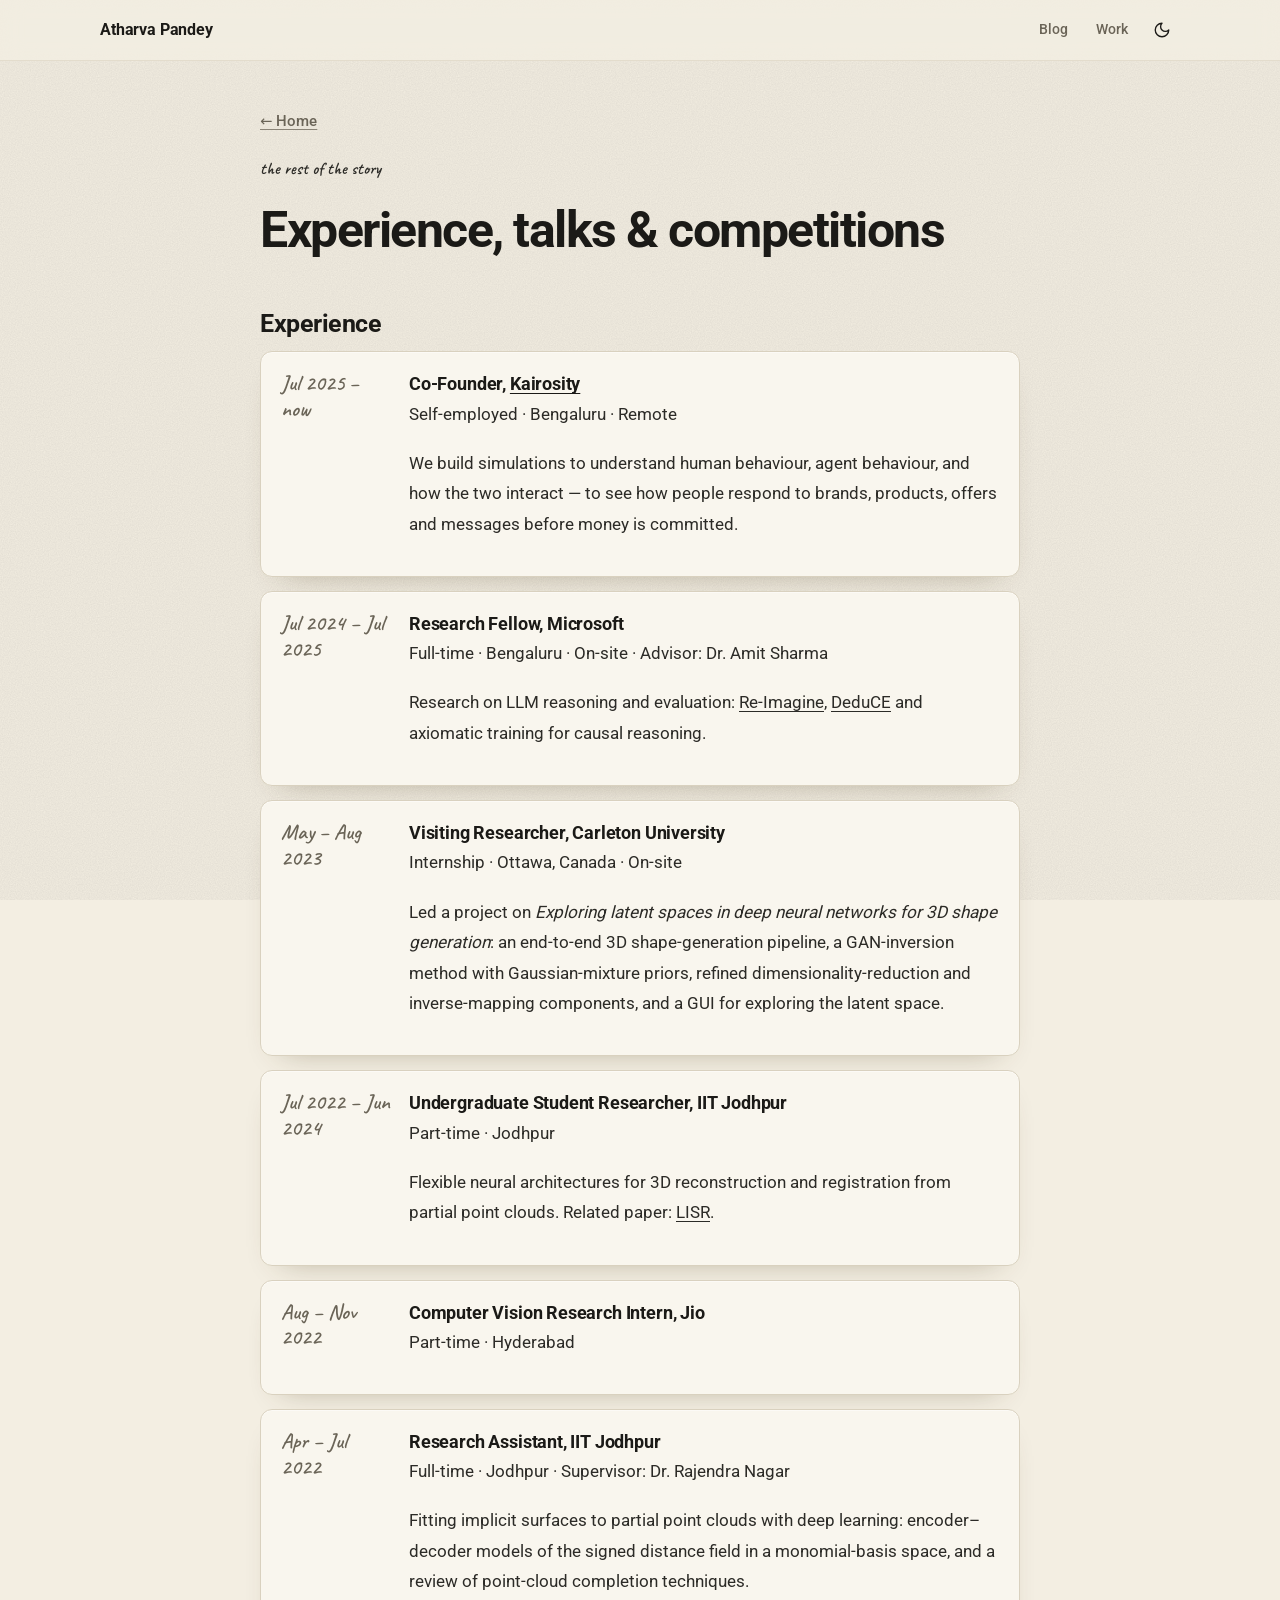
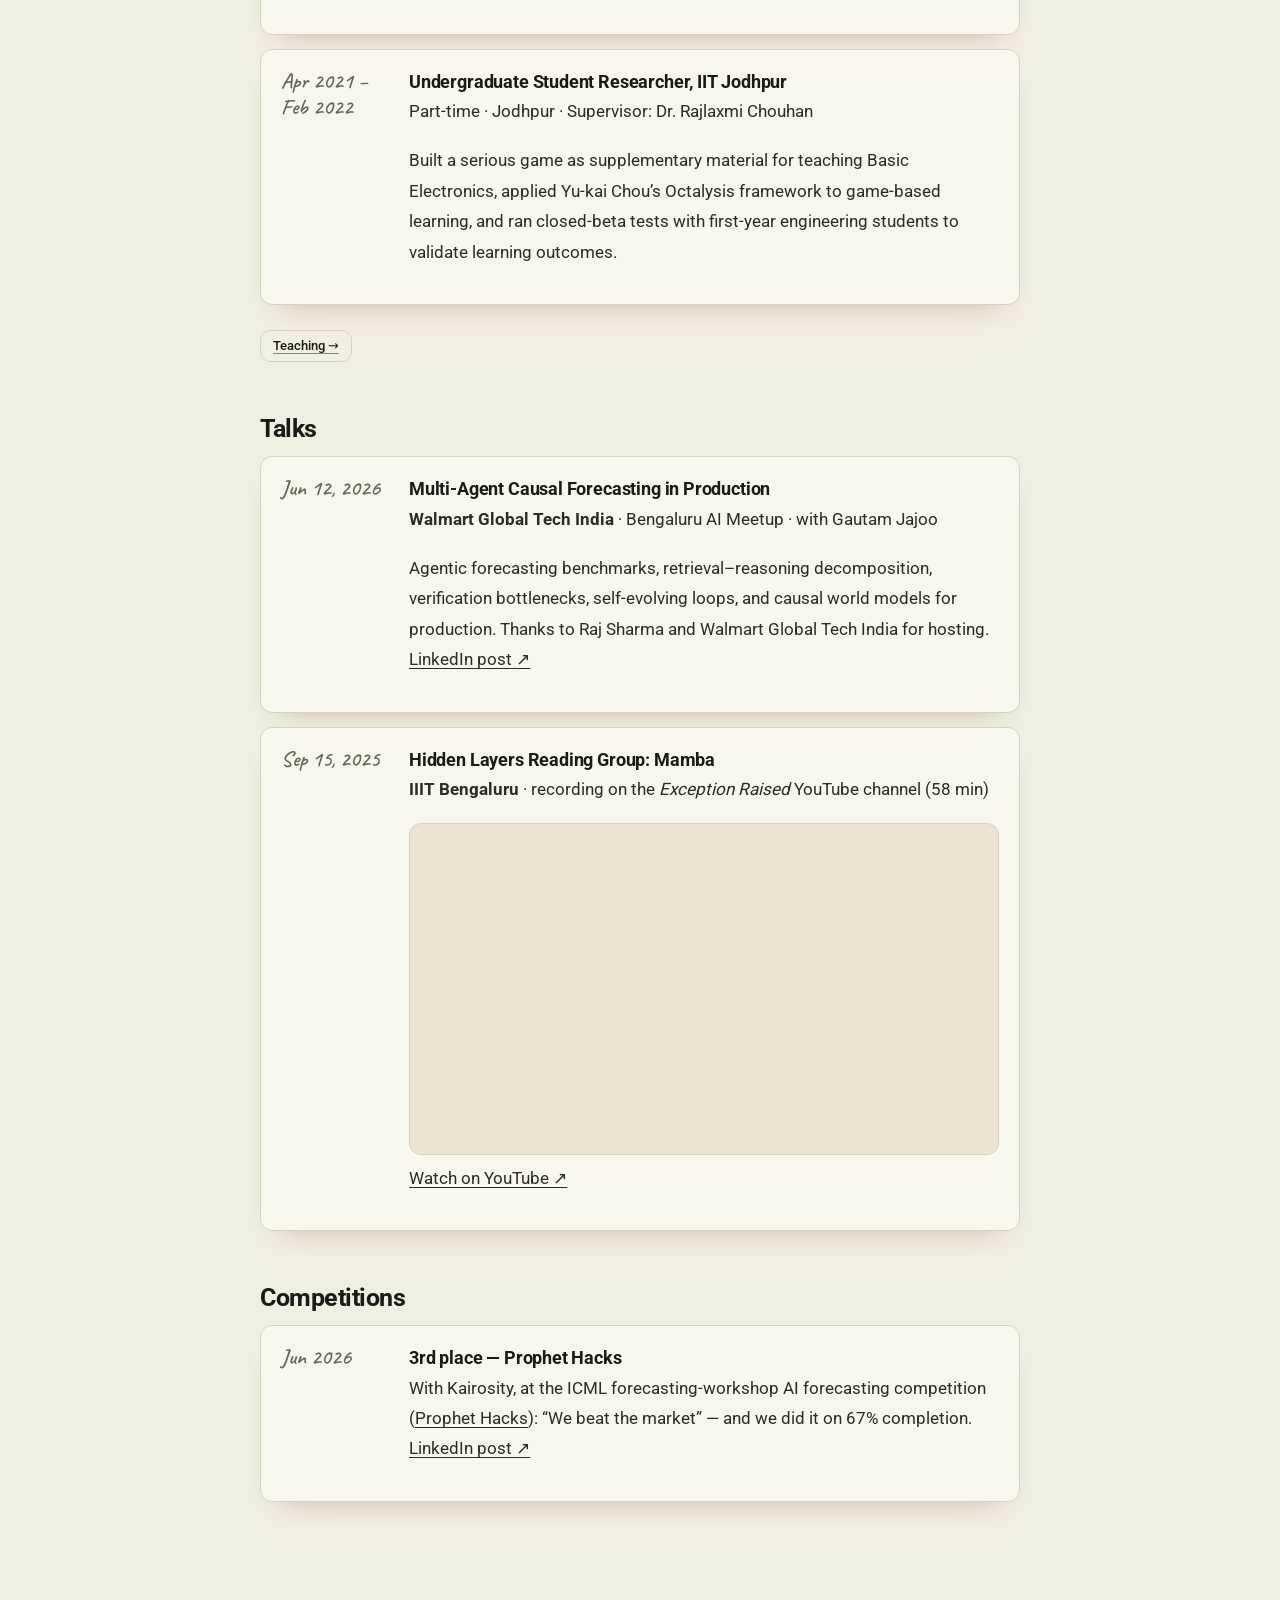
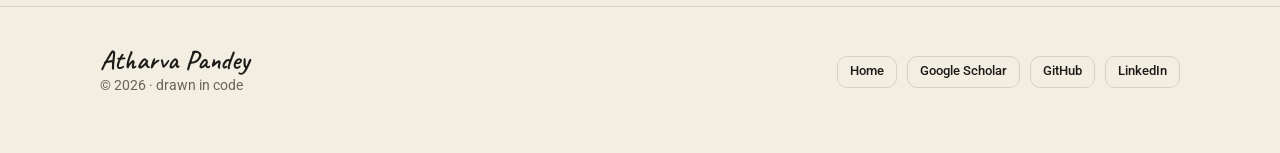
==== experience.html @ b0a43c65 "Add full experience, teaching page, and education details Co-Authored-By: Claude <noreply@anthropic." ====
<!doctype html>
<html lang="en">
<head>
  <meta charset="utf-8">
  <meta name="viewport" content="width=device-width, initial-scale=1">
  <title>Experience, talks &amp; competitions — Atharva Pandey</title>
  <meta name="description" content="Atharva Pandey — experience, talks and competitions.">
  <meta name="theme-color" content="#f3eee2">
  <link rel="icon" href="data:image/svg+xml,%3Csvg xmlns='http://www.w3.org/2000/svg' viewBox='0 0 64 64'%3E%3Crect width='64' height='64' rx='14' fill='%231b1a17'/%3E%3Cpath d='M17 47 L32 15 L47 47 M23 37 H41' stroke='%23f3eee2' stroke-width='5' fill='none' stroke-linecap='round' stroke-linejoin='round'/%3E%3C/svg%3E">
  <script>try{var t=localStorage.getItem('theme');if(t==='dark'||t==='light')document.documentElement.setAttribute('data-theme',t);}catch(e){}</script>
  <link rel="preload" href="assets/fonts/roboto.woff2" as="font" type="font/woff2" crossorigin>
  <link rel="preload" href="assets/fonts/caveat.woff2" as="font" type="font/woff2" crossorigin>
  <link rel="stylesheet" href="css/style.css">
  <link rel="stylesheet" href="css/blog.css">
</head>
<body>
  <header class="nav">
    <div class="container">
      <a class="brand" href="index.html">Atharva Pandey</a>
      <nav class="nav-links" aria-label="Primary">
        <a href="index.html#blog">Blog</a>
        <a href="index.html#work">Work</a>
        <button class="btn btn-icon theme-toggle" type="button" aria-label="Toggle light / dark">
          <svg class="moon" viewBox="0 0 24 24" aria-hidden="true"><path d="M12 3a6 6 0 0 0 9 9 9 9 0 1 1-9-9Z"/></svg>
          <svg class="sun" viewBox="0 0 24 24" aria-hidden="true"><circle cx="12" cy="12" r="4"/><path d="M12 2v2M12 20v2M4.93 4.93l1.41 1.41M17.66 17.66l1.41 1.41M2 12h2M20 12h2M6.34 17.66l-1.41 1.41M19.07 4.93l-1.41 1.41"/></svg>
        </button>
      </nav>
    </div>
  </header>

  <main class="post">
    <p class="crumb"><a href="index.html">← Home</a></p>
    <p class="kicker">the rest of the story</p>
    <h1>Experience, talks &amp; competitions</h1>

    <h2>Experience</h2>
    <div class="edu">
      <div class="edu-item"><span class="when">Jul 2025 – now</span><div><h3>Co-Founder, <a href="https://kairosity.ai" target="_blank" rel="noopener" style="text-decoration:underline;text-underline-offset:3px">Kairosity</a></h3><p>Self-employed &middot; Bengaluru &middot; Remote</p><p style="margin-top:8px">We build simulations to understand human behaviour, agent behaviour, and how the two interact &mdash; to see how people respond to brands, products, offers and messages before money is committed.</p></div></div>
      <div class="edu-item"><span class="when">Jul 2024 – Jul 2025</span><div><h3>Research Fellow, Microsoft</h3><p>Full-time &middot; Bengaluru &middot; On-site &middot; Advisor: Dr. Amit Sharma</p><p style="margin-top:8px">Research on LLM reasoning and evaluation: <a href="index.html#work" style="text-decoration:underline">Re-Imagine</a>, <a href="blog/deduce.html" style="text-decoration:underline">DeduCE</a> and axiomatic training for causal reasoning.</p></div></div>
      <div class="edu-item"><span class="when">May – Aug 2023</span><div><h3>Visiting Researcher, Carleton University</h3><p>Internship &middot; Ottawa, Canada &middot; On-site</p><p style="margin-top:8px">Led a project on <em>Exploring latent spaces in deep neural networks for 3D shape generation</em>: an end-to-end 3D shape-generation pipeline, a GAN-inversion method with Gaussian-mixture priors, refined dimensionality-reduction and inverse-mapping components, and a GUI for exploring the latent space.</p></div></div>
      <div class="edu-item"><span class="when">Jul 2022 – Jun 2024</span><div><h3>Undergraduate Student Researcher, IIT Jodhpur</h3><p>Part-time &middot; Jodhpur</p><p style="margin-top:8px">Flexible neural architectures for 3D reconstruction and registration from partial point clouds. Related paper: <a href="blog/lisr.html" style="text-decoration:underline">LISR</a>.</p></div></div>
      <div class="edu-item"><span class="when">Aug – Nov 2022</span><div><h3>Computer Vision Research Intern, Jio</h3><p>Part-time &middot; Hyderabad</p></div></div>
      <div class="edu-item"><span class="when">Apr – Jul 2022</span><div><h3>Research Assistant, IIT Jodhpur</h3><p>Full-time &middot; Jodhpur &middot; Supervisor: Dr. Rajendra Nagar</p><p style="margin-top:8px">Fitting implicit surfaces to partial point clouds with deep learning: encoder&ndash;decoder models of the signed distance field in a monomial-basis space, and a review of point-cloud completion techniques.</p></div></div>
      <div class="edu-item"><span class="when">Apr 2021 – Feb 2022</span><div><h3>Undergraduate Student Researcher, IIT Jodhpur</h3><p>Part-time &middot; Jodhpur &middot; Supervisor: Dr. Rajlaxmi Chouhan</p><p style="margin-top:8px">Built a serious game as supplementary material for teaching Basic Electronics, applied Yu-kai Chou&rsquo;s Octalysis framework to game-based learning, and ran closed-beta tests with first-year engineering students to validate learning outcomes.</p></div></div>
    </div>
    <p class="post-end" style="margin-top:1.4em;border:0;padding:0"><a class="btn btn-sm" href="teaching.html">Teaching →</a></p>

    <h2 id="talks">Talks</h2>
    <div class="edu">
      <div class="edu-item"><span class="when">Jun 12, 2026</span><div><h3>Multi-Agent Causal Forecasting in Production</h3><p><b>Walmart Global Tech India</b> &middot; Bengaluru AI Meetup &middot; with Gautam Jajoo</p><p style="margin-top:8px">Agentic forecasting benchmarks, retrieval&ndash;reasoning decomposition, verification bottlenecks, self-evolving loops, and causal world models for production. Thanks to Raj Sharma and Walmart Global Tech India for hosting. <a href="https://www.linkedin.com/posts/atpan_today-at-walmart-global-tech-india-gautam-activity-7471234924553859074-sEK7" target="_blank" rel="noopener" style="text-decoration:underline">LinkedIn post ↗</a></p></div></div>
      <div class="edu-item"><span class="when">Sep 15, 2025</span><div><h3>Hidden Layers Reading Group: Mamba</h3><p><b>IIIT Bengaluru</b> &middot; recording on the <em>Exception Raised</em> YouTube channel (58 min)</p>
        <div class="video"><iframe src="https://www.youtube-nocookie.com/embed/mVEwQ8dGNjk" title="Hidden Layers Reading Group: Mamba" loading="lazy" allow="accelerometer; clipboard-write; encrypted-media; gyroscope; picture-in-picture" referrerpolicy="strict-origin-when-cross-origin" allowfullscreen></iframe></div>
        <p style="margin-top:8px"><a href="https://www.youtube.com/watch?v=mVEwQ8dGNjk" target="_blank" rel="noopener" style="text-decoration:underline">Watch on YouTube ↗</a></p></div></div>
    </div>

    <h2>Competitions</h2>
    <div class="edu">
      <div class="edu-item"><span class="when">Jun 2026</span><div><h3>3rd place &mdash; Prophet Hacks</h3><p>With Kairosity, at the ICML forecasting-workshop AI forecasting competition (<a href="https://www.prophethacks.com/" target="_blank" rel="noopener" style="text-decoration:underline">Prophet Hacks</a>): &ldquo;We beat the market&rdquo; &mdash; and we did it on 67% completion. <a href="https://www.linkedin.com/posts/atpan_we-beat-the-market-at-icmls-prophet-hacks-activity-7468892625148895232-3UeT" target="_blank" rel="noopener" style="text-decoration:underline">LinkedIn post ↗</a></p></div></div>
    </div>
  </main>

  <footer id="contact">
    <div class="container">
      <div><p class="sign">Atharva Pandey</p><p>© <span id="year">2026</span> · drawn in code</p></div>
      <div class="foot-links">
        <a class="btn btn-sm" href="index.html">Home</a>
        <a class="btn btn-sm" href="https://scholar.google.com/citations?user=NfsKI5kAAAAJ&amp;hl=en" target="_blank" rel="noopener">Google Scholar</a>
        <a class="btn btn-sm" href="https://github.com/Atharvap14" target="_blank" rel="noopener">GitHub</a>
        <a class="btn btn-sm" href="https://www.linkedin.com/in/atpan/" target="_blank" rel="noopener">LinkedIn</a>
      </div>
    </div>
  </footer>

  <script src="js/theme.js"></script>
  </body>
</html>
---- css/style.css ----
/* ------------------------------------------------------------------
   Atharva Pandey — portfolio
   Design tokens follow shadcn/ui naming (--background, --card, --border …)
   Palette: beige paper + ink black + graphite grey. No blue, no purple.
------------------------------------------------------------------- */

@font-face {
  font-family: 'Roboto';
  src: url('../assets/fonts/roboto.woff2') format('woff2');
  font-weight: 100 900;
  font-style: normal;
  font-display: swap;
}
@font-face {
  font-family: 'Caveat';
  src: url('../assets/fonts/caveat.woff2') format('woff2');
  font-weight: 400 700;
  font-style: normal;
  font-display: swap;
}

:root {
  color-scheme: light;
  --background: #f3eee2;
  --foreground: #1b1a17;
  --card: #f9f6ee;
  --card-foreground: #1b1a17;
  --muted: #ebe4d4;
  --muted-foreground: #6a6457;
  --border: #d9d1bf;
  --ring: #1b1a17;
  --primary: #1b1a17;
  --primary-foreground: #f6f1e5;
  --radius: 0.75rem;

  /* sketch ink */
  --sk-ink: #1b1a17;
  --sk-gray: #8a8477;
  --sk-faint: #cbc3af;
  --sk-hl: #e6d49f;
  --sk-shade: rgba(27, 26, 23, 0.1);
  --sk-bg: var(--card);

  --grain: 0.07;
  --shadow: 0 1px 0 rgba(255, 255, 255, 0.5) inset, 0 14px 30px -22px rgba(70, 55, 20, 0.45);

  --font-sans: 'Roboto', ui-sans-serif, system-ui, -apple-system, 'Segoe UI', Helvetica, Arial, sans-serif;
  --font-hand: 'Caveat', 'Bradley Hand', 'Segoe Print', 'Comic Sans MS', cursive;
}

:root[data-theme='dark'] {
  color-scheme: dark;
  --background: #121211;
  --foreground: #ece7da;
  --card: #1a1a18;
  --card-foreground: #ece7da;
  --muted: #242320;
  --muted-foreground: #9b9588;
  --border: #302f2b;
  --ring: #ece7da;
  --primary: #ece7da;
  --primary-foreground: #151513;

  --sk-ink: #ece7da;
  --sk-gray: #8f897b;
  --sk-faint: #4a473f;
  --sk-hl: #6b5d34;
  --sk-shade: rgba(236, 231, 218, 0.09);

  --grain: 0.03;
  --shadow: 0 14px 30px -22px rgba(0, 0, 0, 0.8);
}

* { box-sizing: border-box; }
html { scroll-behavior: smooth; scroll-padding-top: 76px; -webkit-text-size-adjust: 100%; }

body {
  margin: 0;
  background: var(--background);
  color: var(--foreground);
  font-family: var(--font-sans);
  font-size: 16px;
  line-height: 1.6;
  -webkit-font-smoothing: antialiased;
  text-rendering: optimizeLegibility;
}

/* paper grain */
body::before {
  content: '';
  position: fixed;
  inset: 0;
  z-index: -1;
  pointer-events: none;
  opacity: var(--grain);
  background-image: url("data:image/svg+xml;utf8,<svg xmlns='http://www.w3.org/2000/svg' width='180' height='180'><filter id='n'><feTurbulence type='fractalNoise' baseFrequency='.85' numOctaves='2' stitchTiles='stitch'/><feColorMatrix values='0 0 0 0 0  0 0 0 0 0  0 0 0 0 0  0 0 0 1 0'/></filter><rect width='100%' height='100%' filter='url(%23n)'/></svg>");
}

a { color: inherit; }
img { max-width: 100%; display: block; }
h1, h2, h3, p { margin: 0; }

:focus-visible { outline: 2px solid var(--ring); outline-offset: 3px; border-radius: 6px; }

.container { width: min(1080px, 100% - 40px); margin-inline: auto; }
.skip { position: absolute; left: -999px; top: 8px; background: var(--primary); color: var(--primary-foreground); padding: 8px 14px; border-radius: 8px; z-index: 50; }
.skip:focus { left: 12px; }
.hand { font-family: var(--font-hand); font-weight: 600; }

/* ---------- nav ---------- */
.nav {
  position: sticky; top: 0; z-index: 20;
  background: color-mix(in srgb, var(--background) 82%, transparent);
  -webkit-backdrop-filter: blur(10px); backdrop-filter: blur(10px);
  border-bottom: 1px solid color-mix(in srgb, var(--border) 60%, transparent);
}
.nav .container { display: flex; align-items: center; justify-content: space-between; height: 60px; }
.brand { font-weight: 700; letter-spacing: -0.01em; text-decoration: none; font-size: 1rem; }
.nav-links { display: flex; align-items: center; gap: 4px; }
.nav-links a {
  text-decoration: none; font-size: 0.9rem; font-weight: 500; color: var(--muted-foreground);
  padding: 6px 12px; border-radius: 8px; transition: background 0.15s, color 0.15s;
}
.nav-links a:hover { color: var(--foreground); background: var(--muted); }

/* ---------- buttons (shadcn-style) ---------- */
.btn {
  display: inline-flex; align-items: center; justify-content: center; gap: 8px;
  height: 40px; padding: 0 16px; border-radius: calc(var(--radius) - 2px);
  border: 1px solid var(--border); background: transparent; color: var(--foreground);
  font: 500 0.9rem/1 var(--font-sans); text-decoration: none; cursor: pointer;
  transition: background 0.15s, border-color 0.15s, transform 0.15s;
}
.btn:hover { background: var(--muted); border-color: color-mix(in srgb, var(--foreground) 35%, var(--border)); }
.btn:active { transform: translateY(1px); }
.btn svg { width: 18px; height: 18px; fill: none; stroke: currentColor; stroke-width: 1.8; stroke-linecap: round; stroke-linejoin: round; }
.btn-primary { background: var(--primary); color: var(--primary-foreground); border-color: var(--primary); }
.btn-primary:hover { background: color-mix(in srgb, var(--primary) 88%, var(--background)); border-color: var(--primary); }
.btn-sm { height: 32px; padding: 0 12px; font-size: 0.8rem; gap: 6px; }
.btn-icon { width: 36px; height: 36px; padding: 0; border-color: transparent; }
.btn-icon svg { width: 18px; height: 18px; }
.theme-toggle .sun { display: none; }
:root[data-theme='dark'] .theme-toggle .sun { display: block; }
:root[data-theme='dark'] .theme-toggle .moon { display: none; }

/* ---------- hero ---------- */
.hero { display: grid; grid-template-columns: minmax(0, 1.3fr) minmax(0, 0.8fr); gap: 56px; align-items: center; padding: 72px 0 40px; }
.eyebrow { font-family: var(--font-hand); font-weight: 600; font-size: 2rem; line-height: 1; color: var(--muted-foreground); margin-bottom: 4px; }
.hero h1 { font-size: clamp(2.7rem, 7.4vw, 4.9rem); line-height: 1; letter-spacing: -0.035em; font-weight: 700; }
.underline { display: block; width: min(420px, 82%); height: auto; margin: 6px 0 22px -4px; overflow: visible; }
.lead { font-size: clamp(1.1rem, 2.2vw, 1.3rem); line-height: 1.55; max-width: 34em; color: color-mix(in srgb, var(--foreground) 88%, var(--background)); }
.lead em { font-style: normal; background: linear-gradient(transparent 62%, var(--sk-hl) 62% 92%, transparent 92%); padding: 0 2px; }
.earlier { margin-top: 12px; color: var(--muted-foreground); font-size: 0.98rem; }
.hero-links { display: flex; flex-wrap: wrap; gap: 10px; margin-top: 30px; }

.portrait { position: relative; justify-self: center; width: min(330px, 78vw); margin: 0; }
.polaroid {
  position: relative; padding: 12px 12px 12px; background: var(--card); border: 1px solid var(--border);
  border-radius: 6px; box-shadow: var(--shadow); transform: rotate(-2.2deg);
}
.polaroid img { width: 100%; aspect-ratio: 1; object-fit: cover; border-radius: 3px; filter: grayscale(0.15) contrast(1.02); }
.polaroid::before, .polaroid::after {
  content: ''; position: absolute; top: -13px; width: 74px; height: 24px;
  background: color-mix(in srgb, var(--sk-hl) 78%, transparent); border: 1px solid color-mix(in srgb, var(--sk-gray) 30%, transparent);
  box-shadow: 0 1px 2px rgba(0, 0, 0, 0.08);
}
.polaroid::before { left: -20px; transform: rotate(-38deg); }
.polaroid::after { right: -20px; transform: rotate(36deg); }
.portrait-doodle { position: absolute; inset: -34px; width: calc(100% + 68px); height: calc(100% + 68px); pointer-events: none; overflow: visible; transform: rotate(-2.2deg); }

/* ---------- sections ---------- */
section { padding: 56px 0 8px; }
.section-head { display: flex; align-items: baseline; gap: 18px; flex-wrap: wrap; margin-bottom: 30px; }
.section-head h2 { font-size: clamp(1.9rem, 4vw, 2.5rem); letter-spacing: -0.03em; font-weight: 700; line-height: 1.1; }
.h2-wrap { position: relative; display: inline-block; }
.h2-wrap svg { position: absolute; left: -4px; bottom: -14px; width: calc(100% + 8px); height: 14px; overflow: visible; }
.section-note { font-family: var(--font-hand); font-weight: 600; font-size: 1.55rem; color: var(--muted-foreground); line-height: 1.1; }

/* ---------- papers ---------- */
.papers { display: grid; gap: 26px; }
.paper {
  display: grid; grid-template-columns: minmax(0, 1.4fr) minmax(0, 1fr);
  background: var(--card); color: var(--card-foreground);
  border: 1px solid var(--border); border-radius: calc(var(--radius) + 6px);
  box-shadow: var(--shadow); overflow: hidden;
}
.sketch { position: relative; background: var(--sk-bg); border-right: 1px solid var(--border); min-width: 0; }
.sketch svg { display: block; width: 100%; height: auto; aspect-ratio: 800 / 520; cursor: pointer; -webkit-tap-highlight-color: transparent; }
.controls { position: absolute; left: 14px; right: 14px; bottom: 12px; display: flex; align-items: center; gap: 10px; }
.ctl {
  flex: none; width: 32px; height: 32px; padding: 0; display: grid; place-items: center; cursor: pointer;
  border-radius: 999px; border: 1px solid var(--border);
  background: color-mix(in srgb, var(--card) 88%, transparent); color: var(--foreground);
  transition: background 0.15s, border-color 0.15s;
}
.ctl:hover { background: var(--muted); border-color: var(--sk-gray); }
.ctl svg { width: 14px; height: 14px; fill: currentColor; }
.ctl.replay svg { fill: none; stroke: currentColor; stroke-width: 2; stroke-linecap: round; stroke-linejoin: round; }
.ctl .i-play { display: none; }
.paper[data-state='paused'] .ctl.toggle .i-play { display: block; }
.paper[data-state='paused'] .ctl.toggle .i-pause { display: none; }

.scrub { -webkit-appearance: none; appearance: none; flex: 1; height: 20px; background: transparent; margin: 0; cursor: pointer; opacity: 0.85; --p: 0%; }
.scrub::-webkit-slider-runnable-track { height: 2px; border-radius: 2px; background: linear-gradient(to right, var(--sk-ink) var(--p), var(--sk-faint) var(--p)); }
.scrub::-moz-range-track { height: 2px; border-radius: 2px; background: var(--sk-faint); }
.scrub::-moz-range-progress { height: 2px; background: var(--sk-ink); }
.scrub::-webkit-slider-thumb { -webkit-appearance: none; width: 12px; height: 12px; margin-top: -5px; border-radius: 50%; background: var(--sk-ink); border: 2px solid var(--card); }
.scrub::-moz-range-thumb { width: 10px; height: 10px; border-radius: 50%; background: var(--sk-ink); border: 2px solid var(--card); }

.meta { padding: 30px 32px 28px; display: flex; flex-direction: column; gap: 12px; min-width: 0; }
.badges { display: flex; flex-wrap: wrap; gap: 8px; }
.badge {
  display: inline-flex; align-items: center; height: 24px; padding: 0 10px; border-radius: 999px;
  border: 1px solid var(--border); background: var(--muted); color: var(--muted-foreground);
  font-size: 0.74rem; font-weight: 500; letter-spacing: 0.02em;
}
.badge.solid { background: var(--primary); color: var(--primary-foreground); border-color: var(--primary); }
.meta h3 { font-size: 1.3rem; line-height: 1.25; letter-spacing: -0.015em; font-weight: 700; }
.gist { color: color-mix(in srgb, var(--foreground) 86%, var(--background)); font-size: 1rem; }
.authors { color: var(--muted-foreground); font-size: 0.88rem; line-height: 1.5; }
.authors b { color: var(--foreground); font-weight: 600; }
.paper-links { display: flex; flex-wrap: wrap; gap: 8px; margin-top: auto; padding-top: 6px; }

/* ---------- footer ---------- */
footer { margin-top: 84px; border-top: 1px solid var(--border); padding: 40px 0 56px; }
footer .container { display: flex; flex-wrap: wrap; gap: 24px; align-items: center; justify-content: space-between; }
footer p { color: var(--muted-foreground); font-size: 0.9rem; }
footer .sign { font-family: var(--font-hand); font-weight: 600; font-size: 1.7rem; color: var(--foreground); line-height: 1; }
.foot-links { display: flex; flex-wrap: wrap; gap: 10px; }

/* ---------- sketch svg ink ---------- */
svg.sk .k { fill: none; stroke-linecap: round; stroke-linejoin: round; }
svg.sk .k-ink { stroke: var(--sk-ink); }
svg.sk .k-gray { stroke: var(--sk-gray); }
svg.sk .k-faint { stroke: var(--sk-faint); }
svg.sk .k-hl { stroke: var(--sk-hl); }
svg.sk .f { stroke: none; }
svg.sk .f-ink { fill: var(--sk-ink); }
svg.sk .f-gray { fill: var(--sk-gray); }
svg.sk .f-shade { fill: var(--sk-shade); }
svg.sk .f-hl { fill: var(--sk-hl); }
svg.sk .f-paper { fill: var(--sk-bg); }
svg.sk .hand { paint-order: stroke; stroke: var(--sk-bg); stroke-width: 7px; stroke-linejoin: round; }
svg.sk .hand.nohalo { stroke: none; }
svg.sk .t-ink { fill: var(--sk-ink); }
svg.sk .t-gray { fill: var(--sk-gray); }
svg.sk text { user-select: none; -webkit-user-select: none; }
.doodle .hand { stroke: none; }

/* ---------- responsive ---------- */
@media (max-width: 900px) {
  .hero { grid-template-columns: 1fr; gap: 44px; padding-top: 44px; }
  .portrait { order: -1; justify-self: start; width: min(260px, 66vw); margin-left: 14px; }
  .paper { grid-template-columns: 1fr; }
  .sketch { border-right: 0; border-bottom: 1px solid var(--border); }
  .meta { padding: 24px 22px 24px; }
}
@media (max-width: 520px) {
  .container { width: calc(100% - 32px); }
  .nav-links a { padding: 6px 8px; }
  .controls { left: 10px; right: 10px; bottom: 8px; }
}
@media (prefers-reduced-motion: reduce) {
  html { scroll-behavior: auto; }
  * { transition: none !important; }
}

/* ---------- about / news / education / blog cards ---------- */
.about-grid { display: grid; grid-template-columns: minmax(0, 0.55fr) minmax(0, 1.45fr); gap: 48px; align-items: start; }
.about-grid .aside { font-family: var(--font-hand); font-weight: 600; font-size: 1.7rem; line-height: 1.15; color: var(--muted-foreground); transform: rotate(-1.5deg); padding-top: 8px; }
.prose p { margin: 0 0 1.05em; font-size: 1.06rem; line-height: 1.75; color: color-mix(in srgb, var(--foreground) 90%, var(--background)); max-width: 42em; }
.prose p:last-child { margin-bottom: 0; }
.prose a { text-decoration: underline; text-decoration-color: var(--sk-gray); text-underline-offset: 3px; }
.prose a:hover { text-decoration-color: var(--foreground); }

.news { list-style: none; margin: 0; padding: 0; border-top: 1px solid var(--border); }
.news li { display: grid; grid-template-columns: 110px minmax(0, 1fr); gap: 18px; padding: 14px 0; border-bottom: 1px dashed color-mix(in srgb, var(--border) 80%, transparent); }
.news .when { font-family: var(--font-hand); font-weight: 600; font-size: 1.35rem; line-height: 1.2; color: var(--muted-foreground); }
.news .what { font-size: 1rem; line-height: 1.55; }
.news .what a { text-decoration: underline; text-decoration-color: var(--sk-gray); text-underline-offset: 3px; }
.news-more { margin-top: 14px; }
.news-more summary { cursor: pointer; display: inline-flex; list-style: none; }
.news-more summary::-webkit-details-marker { display: none; }
.news-more[open] summary { display: none; }
.news-more .news { border-top: 0; margin-top: -1px; }

.edu { display: grid; gap: 14px; }
.edu-item { display: grid; grid-template-columns: 110px minmax(0, 1fr); gap: 18px; padding: 18px 20px; background: var(--card); border: 1px solid var(--border); border-radius: var(--radius); box-shadow: var(--shadow); }
.edu-item .when { font-family: var(--font-hand); font-weight: 600; font-size: 1.35rem; color: var(--muted-foreground); line-height: 1.2; }
.edu-item h3 { font-size: 1.1rem; letter-spacing: -0.01em; }
.edu-item p { color: var(--muted-foreground); font-size: 0.95rem; margin-top: 2px; }

.blogs { display: grid; grid-template-columns: repeat(auto-fit, minmax(260px, 1fr)); gap: 20px; }
.blog-card { display: flex; flex-direction: column; text-decoration: none; background: var(--card); border: 1px solid var(--border); border-radius: calc(var(--radius) + 4px); box-shadow: var(--shadow); overflow: hidden; transition: transform 0.15s, border-color 0.15s; }
.blog-card:hover { transform: translateY(-3px) rotate(-0.3deg); border-color: var(--sk-ink); }
.blog-card .thumb { background: var(--sk-bg); border-bottom: 1px solid var(--border); }
.blog-card .thumb svg { display: block; width: 100%; height: auto; aspect-ratio: 800 / 520; }
.blog-card .body { padding: 16px 18px 18px; display: flex; flex-direction: column; gap: 8px; flex: 1; }
.blog-card h3 { font-size: 1.12rem; line-height: 1.3; letter-spacing: -0.01em; }
.blog-card p { color: var(--muted-foreground); font-size: 0.93rem; line-height: 1.5; }
.blog-card .badges { margin-top: auto; }

@media (max-width: 900px) {
  .about-grid { grid-template-columns: 1fr; gap: 14px; }
  .about-grid .aside { transform: none; font-size: 1.5rem; }
}
@media (max-width: 520px) {
  .news li, .edu-item { grid-template-columns: 1fr; gap: 2px; }
}
---- css/blog.css ----
/* ---------- blog post pages ---------- */
.post { width: min(760px, 100% - 40px); margin: 0 auto; padding: 44px 0 20px; }
.crumb { margin-bottom: 26px; }
.crumb a { text-decoration: none; color: var(--muted-foreground); font-size: 0.92rem; font-weight: 500; }
.crumb a:hover { color: var(--foreground); }
.kicker { font-family: var(--font-hand); font-weight: 600; font-size: 1.6rem; line-height: 1; color: var(--muted-foreground); margin-bottom: 6px; }
.post h1 { font-size: clamp(2rem, 5.4vw, 3.1rem); line-height: 1.08; letter-spacing: -0.03em; font-weight: 700; }
.dek { margin-top: 16px; font-size: 1.22rem; line-height: 1.5; color: color-mix(in srgb, var(--foreground) 82%, var(--background)); }
.byline { margin-top: 16px; color: var(--muted-foreground); font-size: 0.92rem; }
.byline a { text-decoration: underline; text-decoration-color: var(--sk-gray); text-underline-offset: 3px; }
.post .paper.solo { display: block; margin: 34px 0 10px; }
.post .paper.solo .sketch { border: 0; }
.post h2 { margin: 2.1em 0 0.5em; font-size: 1.55rem; letter-spacing: -0.02em; line-height: 1.2; }
.post p, .post li { font-size: 1.07rem; line-height: 1.78; color: color-mix(in srgb, var(--foreground) 92%, var(--background)); }
.post p { margin: 0 0 1.1em; }
.post ul, .post ol { padding-left: 1.3em; margin: 0 0 1.1em; }
.post li { margin: 0.3em 0; }
.post a { text-decoration: underline; text-decoration-color: var(--sk-gray); text-underline-offset: 3px; }
.post a:hover { text-decoration-color: var(--foreground); }
.post em.hl { font-style: normal; background: linear-gradient(transparent 58%, var(--sk-hl) 58% 94%, transparent 94%); padding: 0 2px; }
.post code, .math { font-family: 'Roboto', sans-serif; font-style: italic; }
.eqn { margin: 1.3em 0; padding: 16px 20px; background: var(--card); border: 1px dashed color-mix(in srgb, var(--sk-gray) 70%, transparent); border-radius: var(--radius); overflow-x: auto; text-align: center; font-size: 1.15rem; }
.eqn small { display: block; margin-top: 6px; color: var(--muted-foreground); font-size: 0.84rem; font-style: normal; }
.note { margin: 1.4em 0; padding: 14px 18px; border-left: 3px solid var(--sk-ink); background: color-mix(in srgb, var(--muted) 70%, transparent); border-radius: 0 var(--radius) var(--radius) 0; font-size: 0.98rem; }
.note p { font-size: 0.98rem; margin: 0; }
.note strong { font-family: var(--font-hand); font-size: 1.25rem; font-weight: 600; margin-right: 4px; }

/* interactive figures */
.fig { margin: 2.2em -20px; padding: 18px 20px 16px; background: var(--card); border: 1px solid var(--border); border-radius: calc(var(--radius) + 6px); box-shadow: var(--shadow); }
.fig-title { font-family: var(--font-hand); font-weight: 600; font-size: 1.5rem; line-height: 1.1; margin-bottom: 2px; }
.fig-sub { font-size: 0.92rem; color: var(--muted-foreground); margin-bottom: 12px; line-height: 1.5; }
.fig svg { display: block; width: 100%; height: auto; }
.fig svg text { font-family: var(--font-hand); font-weight: 600; fill: var(--sk-ink); }
.fig svg .tg { fill: var(--sk-gray); }
.fig-cols { display: grid; grid-template-columns: 1fr 1fr; gap: 14px; }
.fig-cap { font-size: 0.86rem; color: var(--muted-foreground); margin-top: 10px; line-height: 1.5; }
.readout { display: grid; gap: 4px; font-size: 0.92rem; margin-top: 8px; color: var(--muted-foreground); }
.readout b { color: var(--foreground); font-weight: 600; }
.readout .pair { display: flex; flex-wrap: wrap; gap: 4px 18px; }
.controls-row { display: flex; flex-wrap: wrap; gap: 8px 22px; align-items: center; margin: 8px 0 4px; }
.ctl-row { display: flex; align-items: center; gap: 10px; font-size: 0.9rem; flex: 1 1 260px; }
.ctl-name { font-family: var(--font-hand); font-weight: 600; font-size: 1.2rem; min-width: 8.5em; white-space: nowrap; }
.ctl-row output { min-width: 4.2em; text-align: right; font-variant-numeric: tabular-nums; color: var(--muted-foreground); }
.ctl-row input[type=range] { -webkit-appearance: none; appearance: none; flex: 1; height: 22px; background: transparent; cursor: pointer; --p: 0%; }
.ctl-row input[type=range]::-webkit-slider-runnable-track { height: 2px; background: linear-gradient(to right, var(--sk-ink) var(--p), var(--sk-faint) var(--p)); }
.ctl-row input[type=range]::-moz-range-track { height: 2px; background: var(--sk-faint); }
.ctl-row input[type=range]::-moz-range-progress { height: 2px; background: var(--sk-ink); }
.ctl-row input[type=range]::-webkit-slider-thumb { -webkit-appearance: none; width: 14px; height: 14px; margin-top: -6px; border-radius: 50%; background: var(--sk-ink); border: 2px solid var(--card); }
.ctl-row input[type=range]::-moz-range-thumb { width: 12px; height: 12px; border-radius: 50%; background: var(--sk-ink); border: 2px solid var(--card); }
.seg { display: inline-flex; border: 1px solid var(--border); border-radius: 999px; padding: 3px; background: var(--muted); }
.seg button { border: 0; background: transparent; color: var(--muted-foreground); font: 500 0.85rem var(--font-sans); padding: 5px 14px; border-radius: 999px; cursor: pointer; }
.seg button[aria-pressed='true'] { background: var(--primary); color: var(--primary-foreground); }
.legend { display: flex; flex-wrap: wrap; gap: 4px 16px; font-size: 0.84rem; color: var(--muted-foreground); margin-top: 8px; }
.legend i { display: inline-block; width: 22px; height: 0; border-top: 3px solid var(--sk-ink); vertical-align: middle; margin-right: 6px; }
.legend i.g { border-top-color: var(--sk-gray); border-top-width: 2px; }
.legend i.d { border-top-style: dashed; }

.post-end { margin: 3em 0 0; padding-top: 22px; border-top: 1px solid var(--border); color: var(--muted-foreground); font-size: 0.95rem; }
@media (max-width: 820px) { .fig { margin-left: 0; margin-right: 0; } .fig-cols { grid-template-columns: 1fr; } .ctl-name { min-width: 6.5em; } }

/* deduce walkthrough */
.wk { display: grid; grid-template-columns: minmax(0, 1fr) minmax(0, 1.15fr); gap: 16px; }
.wk h4 { font-family: var(--font-hand); font-weight: 600; font-size: 1.25rem; margin: 0 0 6px; color: var(--muted-foreground); }
.wk ol { list-style: none; padding: 0; margin: 0; display: grid; gap: 6px; }
.wk li { margin: 0; padding: 8px 12px; border: 1px solid var(--border); border-radius: 10px; font-size: 0.95rem; line-height: 1.4; background: var(--background); transition: opacity 0.2s, background 0.2s; }
.wk li .id { font-family: var(--font-hand); font-weight: 600; font-size: 1.1rem; margin-right: 6px; color: var(--muted-foreground); }
.wk li.distract { border-style: dashed; color: var(--muted-foreground); }
.wk li.given { background: var(--muted); }
.wk li.win { background: linear-gradient(transparent 0, transparent 0), var(--sk-hl); border-color: var(--sk-ink); font-weight: 500; }
.wk li.later { opacity: 0.4; }
.wk li .uses { display: block; font-size: 0.78rem; color: var(--muted-foreground); margin-top: 2px; }
.wk .q { grid-column: 1 / -1; font-size: 0.98rem; padding: 8px 12px; border-left: 3px solid var(--sk-ink); background: var(--muted); border-radius: 0 10px 10px 0; }
@media (max-width: 720px) { .wk { grid-template-columns: 1fr; } }

.post .fig-cap { font-size: 0.86rem; line-height: 1.5; margin: 10px 0 0; color: var(--muted-foreground); }
.post .fig-sub { font-size: 0.92rem; line-height: 1.5; margin: 0 0 12px; color: var(--muted-foreground); }
.post .readout, .post .readout span { font-size: 0.92rem; line-height: 1.5; }

/* 3D views, paper figures, tables */
.view-host { min-width: 0; }
.view3d { display: block; width: 100%; border-radius: 12px; background: var(--sk-bg); cursor: grab; touch-action: pan-y; }
.view3d:active { cursor: grabbing; }
.paperfig { margin: 1.8em 0; }
.paperfig img { width: 100%; height: auto; border: 1px solid var(--border); border-radius: 10px; background: #fff; }
.paperfig.narrow { max-width: 420px; margin-left: auto; margin-right: auto; }
.paperfig figcaption { margin-top: 8px; font-size: 0.88rem; line-height: 1.5; color: var(--muted-foreground); }
:root[data-theme='dark'] .paperfig img { filter: brightness(0.92); }
table.rank { border-collapse: collapse; margin: 1em 0 0.3em; font-size: 0.98rem; min-width: min(100%, 420px); }
table.rank th, table.rank td { text-align: left; padding: 8px 18px 8px 0; border-bottom: 1px solid var(--border); }
table.rank th { font-family: var(--font-hand); font-weight: 600; font-size: 1.15rem; color: var(--muted-foreground); }
table.rank tr.win td { font-weight: 600; background: linear-gradient(transparent 0, transparent 0); }
.post .cap { font-size: 0.86rem; color: var(--muted-foreground); margin-top: 0; }

/* embedded video */
.video { position: relative; aspect-ratio: 16 / 9; margin-top: 12px; border-radius: 12px; overflow: hidden; border: 1px solid var(--border); background: var(--muted); }
.video iframe { position: absolute; inset: 0; width: 100%; height: 100%; border: 0; }
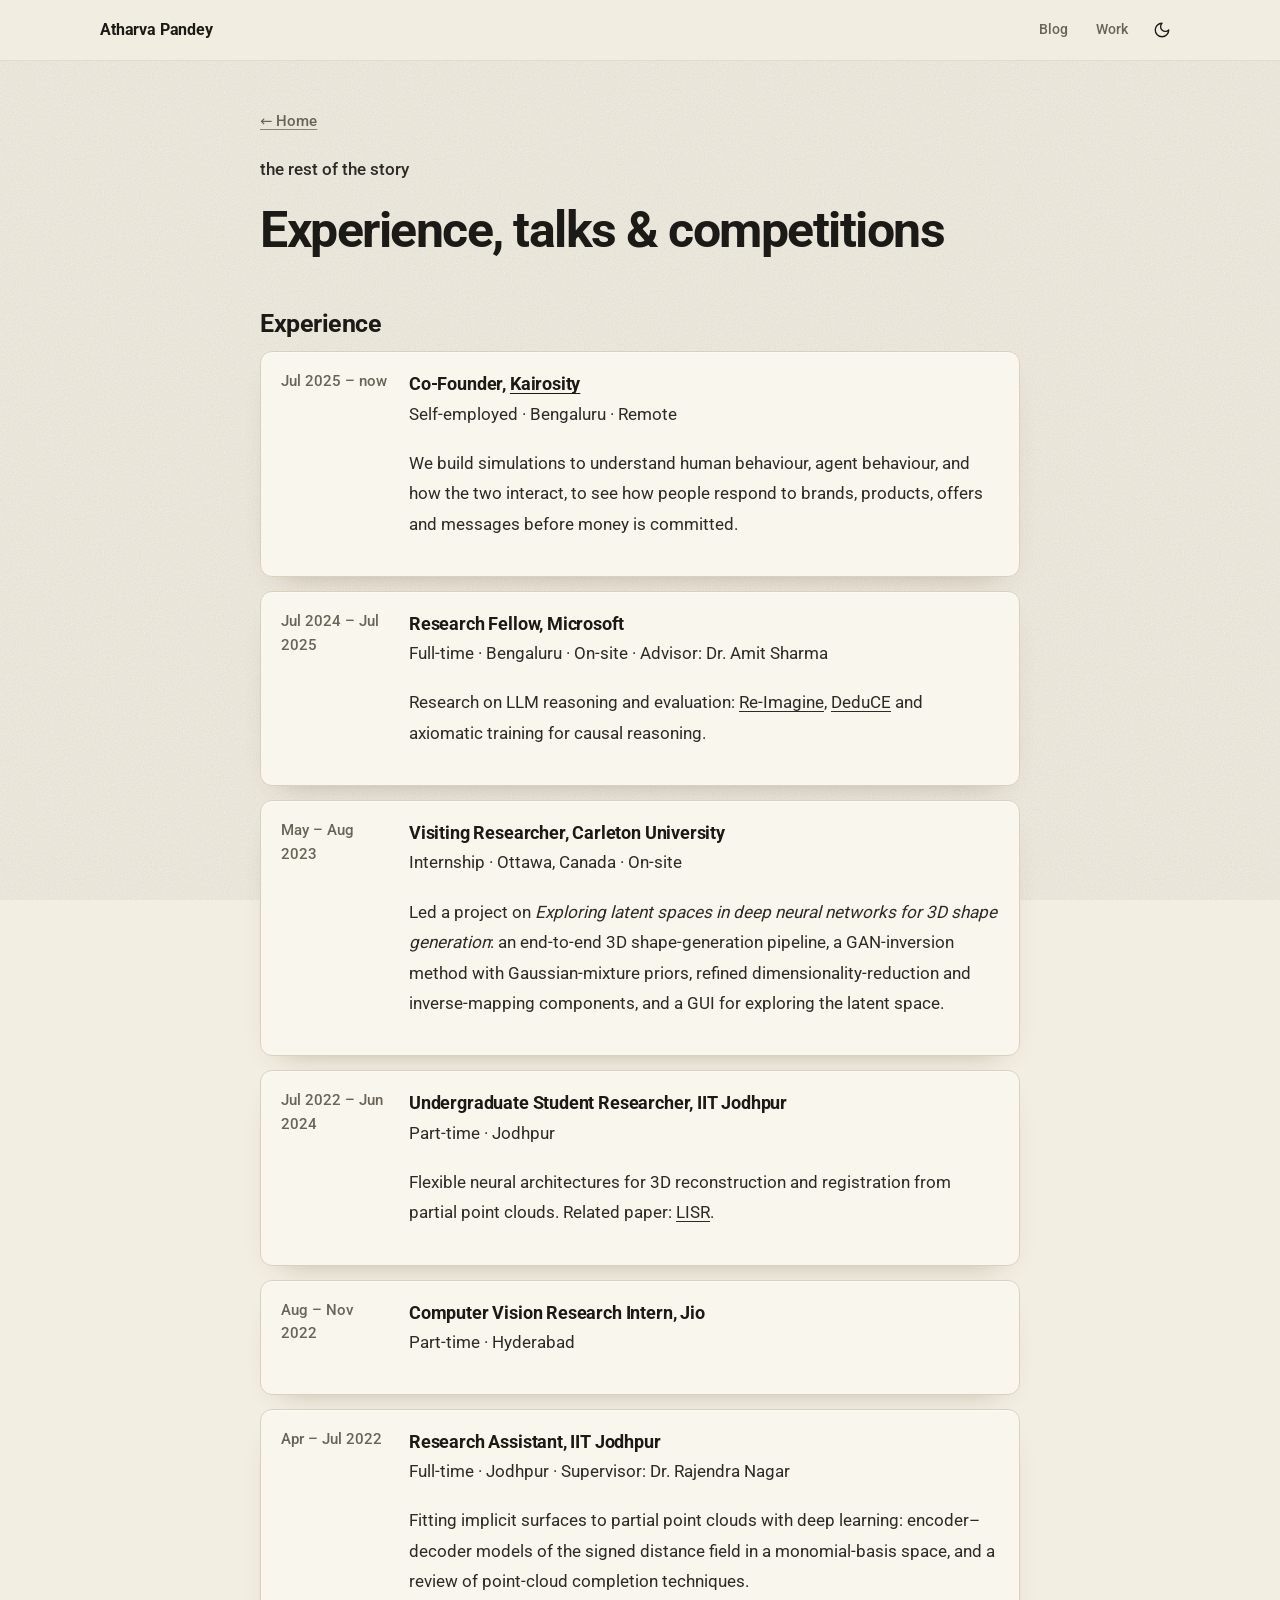
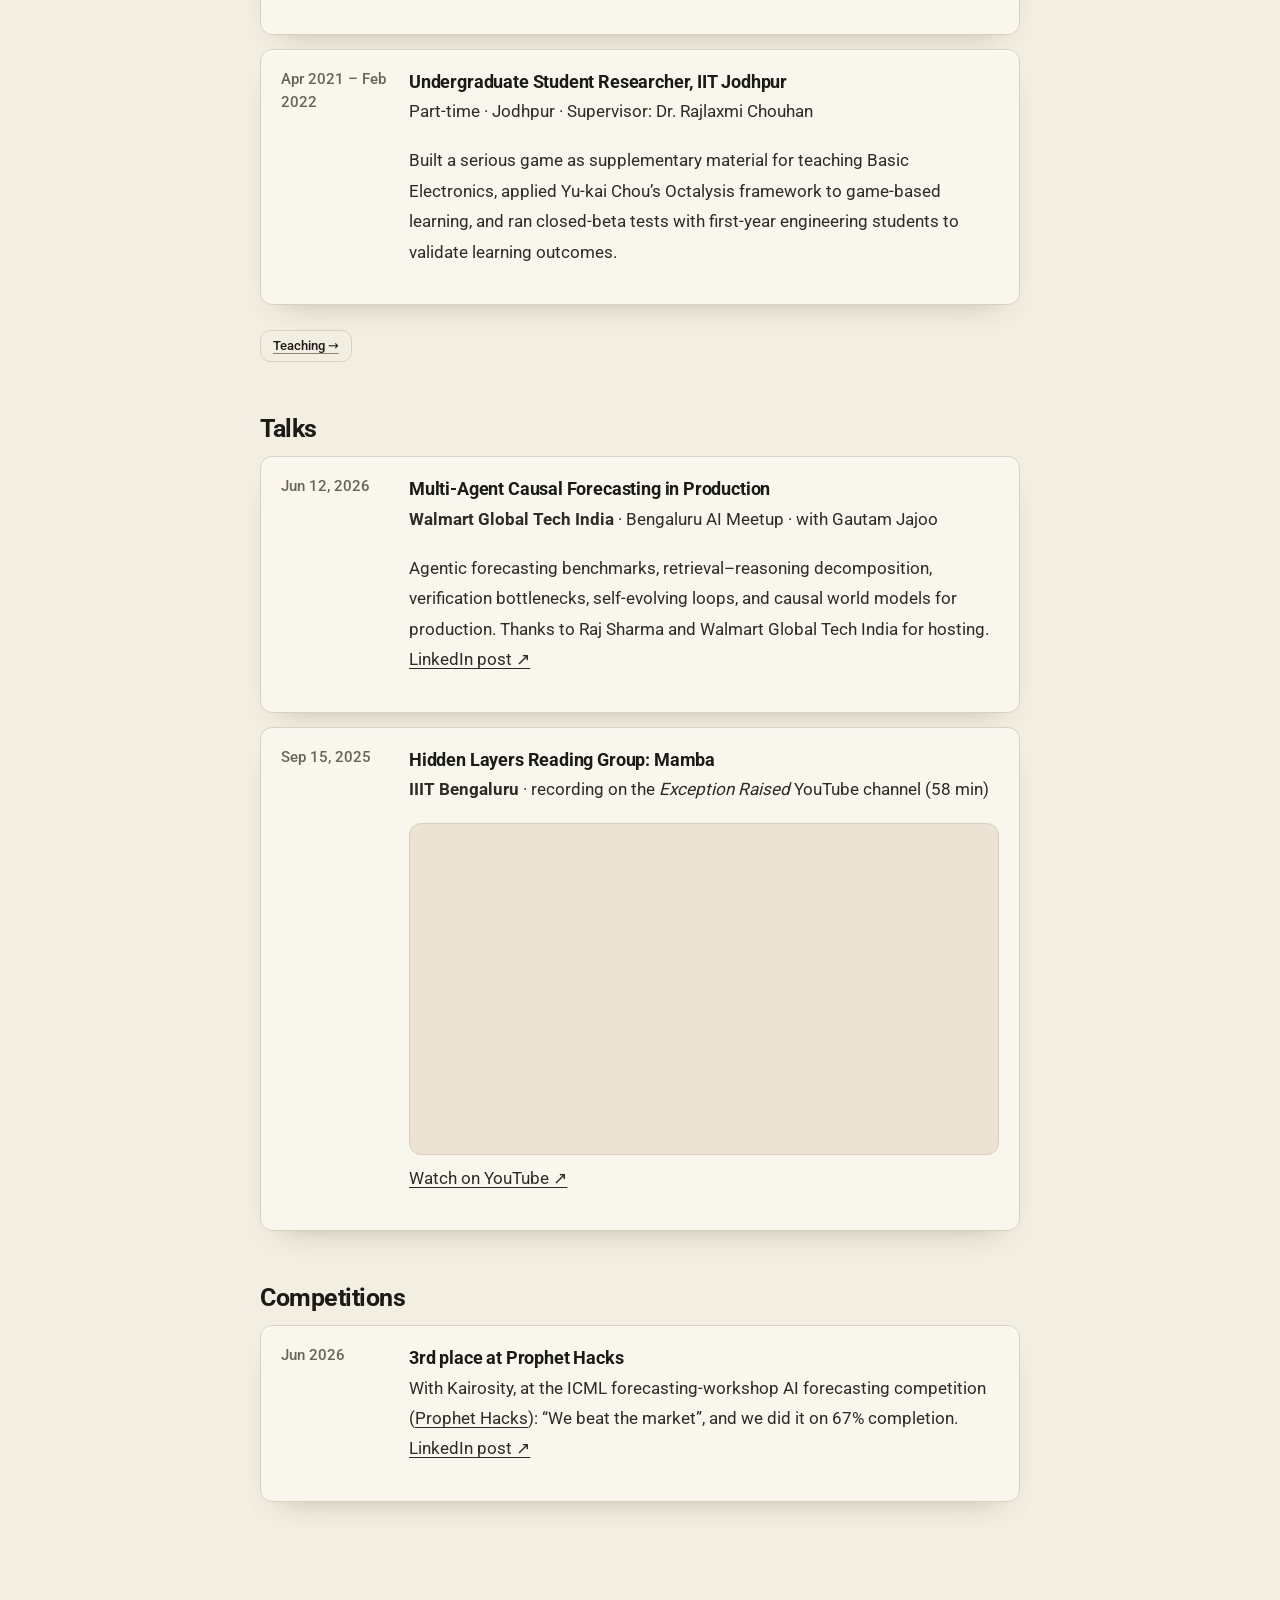
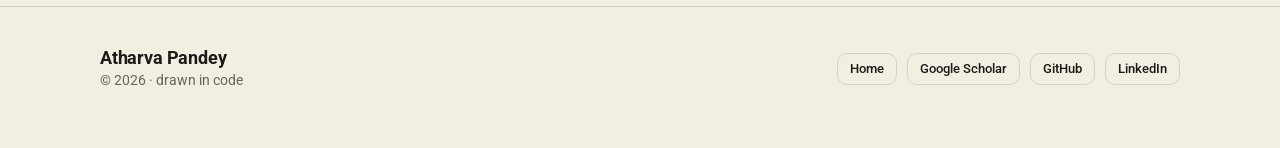
==== commit ee8c048c: "Hover-to-explain paper cards, bunny-based LISR figures, DeduCE rebuilt, cleanups - Work: each card s" ====
--- a/experience.html
+++ b/experience.html
@@ -3,8 +3,8 @@
 <head>
   <meta charset="utf-8">
   <meta name="viewport" content="width=device-width, initial-scale=1">
-  <title>Experience, talks &amp; competitions — Atharva Pandey</title>
-  <meta name="description" content="Atharva Pandey — experience, talks and competitions.">
+  <title>Experience, talks &amp; competitions | Atharva Pandey</title>
+  <meta name="description" content="Atharva Pandey: experience, talks and competitions.">
   <meta name="theme-color" content="#f3eee2">
   <link rel="icon" href="data:image/svg+xml,%3Csvg xmlns='http://www.w3.org/2000/svg' viewBox='0 0 64 64'%3E%3Crect width='64' height='64' rx='14' fill='%231b1a17'/%3E%3Cpath d='M17 47 L32 15 L47 47 M23 37 H41' stroke='%23f3eee2' stroke-width='5' fill='none' stroke-linecap='round' stroke-linejoin='round'/%3E%3C/svg%3E">
   <script>try{var t=localStorage.getItem('theme');if(t==='dark'||t==='light')document.documentElement.setAttribute('data-theme',t);}catch(e){}</script>
@@ -35,7 +35,7 @@
 
     <h2>Experience</h2>
     <div class="edu">
-      <div class="edu-item"><span class="when">Jul 2025 – now</span><div><h3>Co-Founder, <a href="https://kairosity.ai" target="_blank" rel="noopener" style="text-decoration:underline;text-underline-offset:3px">Kairosity</a></h3><p>Self-employed &middot; Bengaluru &middot; Remote</p><p style="margin-top:8px">We build simulations to understand human behaviour, agent behaviour, and how the two interact &mdash; to see how people respond to brands, products, offers and messages before money is committed.</p></div></div>
+      <div class="edu-item"><span class="when">Jul 2025 – now</span><div><h3>Co-Founder, <a href="https://kairosity.ai" target="_blank" rel="noopener" style="text-decoration:underline;text-underline-offset:3px">Kairosity</a></h3><p>Self-employed &middot; Bengaluru &middot; Remote</p><p style="margin-top:8px">We build simulations to understand human behaviour, agent behaviour, and how the two interact, to see how people respond to brands, products, offers and messages before money is committed.</p></div></div>
       <div class="edu-item"><span class="when">Jul 2024 – Jul 2025</span><div><h3>Research Fellow, Microsoft</h3><p>Full-time &middot; Bengaluru &middot; On-site &middot; Advisor: Dr. Amit Sharma</p><p style="margin-top:8px">Research on LLM reasoning and evaluation: <a href="index.html#work" style="text-decoration:underline">Re-Imagine</a>, <a href="blog/deduce.html" style="text-decoration:underline">DeduCE</a> and axiomatic training for causal reasoning.</p></div></div>
       <div class="edu-item"><span class="when">May – Aug 2023</span><div><h3>Visiting Researcher, Carleton University</h3><p>Internship &middot; Ottawa, Canada &middot; On-site</p><p style="margin-top:8px">Led a project on <em>Exploring latent spaces in deep neural networks for 3D shape generation</em>: an end-to-end 3D shape-generation pipeline, a GAN-inversion method with Gaussian-mixture priors, refined dimensionality-reduction and inverse-mapping components, and a GUI for exploring the latent space.</p></div></div>
       <div class="edu-item"><span class="when">Jul 2022 – Jun 2024</span><div><h3>Undergraduate Student Researcher, IIT Jodhpur</h3><p>Part-time &middot; Jodhpur</p><p style="margin-top:8px">Flexible neural architectures for 3D reconstruction and registration from partial point clouds. Related paper: <a href="blog/lisr.html" style="text-decoration:underline">LISR</a>.</p></div></div>
@@ -55,7 +55,7 @@
 
     <h2>Competitions</h2>
     <div class="edu">
-      <div class="edu-item"><span class="when">Jun 2026</span><div><h3>3rd place &mdash; Prophet Hacks</h3><p>With Kairosity, at the ICML forecasting-workshop AI forecasting competition (<a href="https://www.prophethacks.com/" target="_blank" rel="noopener" style="text-decoration:underline">Prophet Hacks</a>): &ldquo;We beat the market&rdquo; &mdash; and we did it on 67% completion. <a href="https://www.linkedin.com/posts/atpan_we-beat-the-market-at-icmls-prophet-hacks-activity-7468892625148895232-3UeT" target="_blank" rel="noopener" style="text-decoration:underline">LinkedIn post ↗</a></p></div></div>
+      <div class="edu-item"><span class="when">Jun 2026</span><div><h3>3rd place at Prophet Hacks</h3><p>With Kairosity, at the ICML forecasting-workshop AI forecasting competition (<a href="https://www.prophethacks.com/" target="_blank" rel="noopener" style="text-decoration:underline">Prophet Hacks</a>): &ldquo;We beat the market&rdquo;, and we did it on 67% completion. <a href="https://www.linkedin.com/posts/atpan_we-beat-the-market-at-icmls-prophet-hacks-activity-7468892625148895232-3UeT" target="_blank" rel="noopener" style="text-decoration:underline">LinkedIn post ↗</a></p></div></div>
     </div>
   </main>
 
--- a/css/style.css
+++ b/css/style.css
@@ -1,5 +1,5 @@
 /* ------------------------------------------------------------------
-   Atharva Pandey — portfolio
+   Atharva Pandey: portfolio
    Design tokens follow shadcn/ui naming (--background, --card, --border …)
    Palette: beige paper + ink black + graphite grey. No blue, no purple.
 ------------------------------------------------------------------- */
@@ -105,7 +105,6 @@
 .container { width: min(1080px, 100% - 40px); margin-inline: auto; }
 .skip { position: absolute; left: -999px; top: 8px; background: var(--primary); color: var(--primary-foreground); padding: 8px 14px; border-radius: 8px; z-index: 50; }
 .skip:focus { left: 12px; }
-.hand { font-family: var(--font-hand); font-weight: 600; }
 
 /* ---------- nav ---------- */
 .nav {
@@ -145,36 +144,21 @@
 
 /* ---------- hero ---------- */
 .hero { display: grid; grid-template-columns: minmax(0, 1.3fr) minmax(0, 0.8fr); gap: 56px; align-items: center; padding: 72px 0 40px; }
-.eyebrow { font-family: var(--font-hand); font-weight: 600; font-size: 2rem; line-height: 1; color: var(--muted-foreground); margin-bottom: 4px; }
+.eyebrow { font-weight: 500; font-size: 1.05rem; line-height: 1; color: var(--muted-foreground); margin-bottom: 10px; }
 .hero h1 { font-size: clamp(2.7rem, 7.4vw, 4.9rem); line-height: 1; letter-spacing: -0.035em; font-weight: 700; }
-.underline { display: block; width: min(420px, 82%); height: auto; margin: 6px 0 22px -4px; overflow: visible; }
 .lead { font-size: clamp(1.1rem, 2.2vw, 1.3rem); line-height: 1.55; max-width: 34em; color: color-mix(in srgb, var(--foreground) 88%, var(--background)); }
-.lead em { font-style: normal; background: linear-gradient(transparent 62%, var(--sk-hl) 62% 92%, transparent 92%); padding: 0 2px; }
 .earlier { margin-top: 12px; color: var(--muted-foreground); font-size: 0.98rem; }
 .hero-links { display: flex; flex-wrap: wrap; gap: 10px; margin-top: 30px; }
 
-.portrait { position: relative; justify-self: center; width: min(330px, 78vw); margin: 0; }
-.polaroid {
-  position: relative; padding: 12px 12px 12px; background: var(--card); border: 1px solid var(--border);
-  border-radius: 6px; box-shadow: var(--shadow); transform: rotate(-2.2deg);
-}
-.polaroid img { width: 100%; aspect-ratio: 1; object-fit: cover; border-radius: 3px; filter: grayscale(0.15) contrast(1.02); }
-.polaroid::before, .polaroid::after {
-  content: ''; position: absolute; top: -13px; width: 74px; height: 24px;
-  background: color-mix(in srgb, var(--sk-hl) 78%, transparent); border: 1px solid color-mix(in srgb, var(--sk-gray) 30%, transparent);
-  box-shadow: 0 1px 2px rgba(0, 0, 0, 0.08);
-}
-.polaroid::before { left: -20px; transform: rotate(-38deg); }
-.polaroid::after { right: -20px; transform: rotate(36deg); }
-.portrait-doodle { position: absolute; inset: -34px; width: calc(100% + 68px); height: calc(100% + 68px); pointer-events: none; overflow: visible; transform: rotate(-2.2deg); }
+.portrait { position: relative; justify-self: center; width: min(340px, 78vw); margin: 0; }
+.portrait-img { width: 100%; aspect-ratio: 1; object-fit: cover; border-radius: 20px; display: block; }
 
 /* ---------- sections ---------- */
 section { padding: 56px 0 8px; }
 .section-head { display: flex; align-items: baseline; gap: 18px; flex-wrap: wrap; margin-bottom: 30px; }
 .section-head h2 { font-size: clamp(1.9rem, 4vw, 2.5rem); letter-spacing: -0.03em; font-weight: 700; line-height: 1.1; }
 .h2-wrap { position: relative; display: inline-block; }
-.h2-wrap svg { position: absolute; left: -4px; bottom: -14px; width: calc(100% + 8px); height: 14px; overflow: visible; }
-.section-note { font-family: var(--font-hand); font-weight: 600; font-size: 1.55rem; color: var(--muted-foreground); line-height: 1.1; }
+.section-note { font-size: 1rem; color: var(--muted-foreground); line-height: 1.4; }
 
 /* ---------- papers ---------- */
 .papers { display: grid; gap: 26px; }
@@ -225,7 +209,7 @@
 footer { margin-top: 84px; border-top: 1px solid var(--border); padding: 40px 0 56px; }
 footer .container { display: flex; flex-wrap: wrap; gap: 24px; align-items: center; justify-content: space-between; }
 footer p { color: var(--muted-foreground); font-size: 0.9rem; }
-footer .sign { font-family: var(--font-hand); font-weight: 600; font-size: 1.7rem; color: var(--foreground); line-height: 1; }
+footer .sign { font-weight: 700; font-size: 1.15rem; letter-spacing: -0.01em; color: var(--foreground); line-height: 1.2; }
 .foot-links { display: flex; flex-wrap: wrap; gap: 10px; }
 
 /* ---------- sketch svg ink ---------- */
@@ -240,12 +224,11 @@
 svg.sk .f-shade { fill: var(--sk-shade); }
 svg.sk .f-hl { fill: var(--sk-hl); }
 svg.sk .f-paper { fill: var(--sk-bg); }
-svg.sk .hand { paint-order: stroke; stroke: var(--sk-bg); stroke-width: 7px; stroke-linejoin: round; }
+svg.sk .hand { font-family: var(--font-hand); font-weight: 600; paint-order: stroke; stroke: var(--sk-bg); stroke-width: 7px; stroke-linejoin: round; }
 svg.sk .hand.nohalo { stroke: none; }
 svg.sk .t-ink { fill: var(--sk-ink); }
 svg.sk .t-gray { fill: var(--sk-gray); }
 svg.sk text { user-select: none; -webkit-user-select: none; }
-.doodle .hand { stroke: none; }
 
 /* ---------- responsive ---------- */
 @media (max-width: 900px) {
@@ -267,7 +250,7 @@
 
 /* ---------- about / news / education / blog cards ---------- */
 .about-grid { display: grid; grid-template-columns: minmax(0, 0.55fr) minmax(0, 1.45fr); gap: 48px; align-items: start; }
-.about-grid .aside { font-family: var(--font-hand); font-weight: 600; font-size: 1.7rem; line-height: 1.15; color: var(--muted-foreground); transform: rotate(-1.5deg); padding-top: 8px; }
+.about-grid .aside { font-weight: 500; font-size: 1.05rem; line-height: 1.4; color: var(--muted-foreground); padding-top: 4px; }
 .prose p { margin: 0 0 1.05em; font-size: 1.06rem; line-height: 1.75; color: color-mix(in srgb, var(--foreground) 90%, var(--background)); max-width: 42em; }
 .prose p:last-child { margin-bottom: 0; }
 .prose a { text-decoration: underline; text-decoration-color: var(--sk-gray); text-underline-offset: 3px; }
@@ -275,7 +258,7 @@
 
 .news { list-style: none; margin: 0; padding: 0; border-top: 1px solid var(--border); }
 .news li { display: grid; grid-template-columns: 110px minmax(0, 1fr); gap: 18px; padding: 14px 0; border-bottom: 1px dashed color-mix(in srgb, var(--border) 80%, transparent); }
-.news .when { font-family: var(--font-hand); font-weight: 600; font-size: 1.35rem; line-height: 1.2; color: var(--muted-foreground); }
+.news .when { font-weight: 500; font-size: 0.92rem; line-height: 1.6; color: var(--muted-foreground); font-variant-numeric: tabular-nums; }
 .news .what { font-size: 1rem; line-height: 1.55; }
 .news .what a { text-decoration: underline; text-decoration-color: var(--sk-gray); text-underline-offset: 3px; }
 .news-more { margin-top: 14px; }
@@ -286,7 +269,7 @@
 
 .edu { display: grid; gap: 14px; }
 .edu-item { display: grid; grid-template-columns: 110px minmax(0, 1fr); gap: 18px; padding: 18px 20px; background: var(--card); border: 1px solid var(--border); border-radius: var(--radius); box-shadow: var(--shadow); }
-.edu-item .when { font-family: var(--font-hand); font-weight: 600; font-size: 1.35rem; color: var(--muted-foreground); line-height: 1.2; }
+.edu-item .when { font-weight: 500; font-size: 0.92rem; line-height: 1.6; color: var(--muted-foreground); font-variant-numeric: tabular-nums; }
 .edu-item h3 { font-size: 1.1rem; letter-spacing: -0.01em; }
 .edu-item p { color: var(--muted-foreground); font-size: 0.95rem; margin-top: 2px; }
 
@@ -302,8 +285,39 @@
 
 @media (max-width: 900px) {
   .about-grid { grid-template-columns: 1fr; gap: 14px; }
-  .about-grid .aside { transform: none; font-size: 1.5rem; }
+  .about-grid .aside { font-weight: 500; font-size: 1.05rem; line-height: 1.4; color: var(--muted-foreground); padding-top: 4px; }
 }
 @media (max-width: 520px) {
   .news li, .edu-item { grid-template-columns: 1fr; gap: 2px; }
 }
+
+/* ---------- paper figure -> sketch on hover ---------- */
+.paper:not(.solo) .sketch { overflow: hidden; }
+.paper-fig {
+  position: absolute; inset: 0; z-index: 2; background: #fff; padding: 18px;
+  transform-origin: top right; cursor: pointer;
+  transition: transform 0.55s cubic-bezier(0.34, 1.56, 0.64, 1), box-shadow 0.35s, border-radius 0.35s;
+}
+.paper-fig img { width: 100%; height: 100%; object-fit: contain; display: block; }
+.fig-hint {
+  position: absolute; left: 14px; bottom: 12px; z-index: 3; font-size: 0.78rem; font-weight: 500; color: var(--muted-foreground);
+  background: color-mix(in srgb, var(--card) 88%, transparent); border: 1px solid var(--border); border-radius: 999px; padding: 4px 12px;
+  transition: opacity 0.25s; pointer-events: none;
+}
+.paper:not(.solo) .sketch svg { opacity: 0; transition: opacity 0.35s 0.05s; }
+.paper:not(.solo)[data-show='sketch'] .sketch svg { opacity: 1; }
+.paper:not(.solo) .controls { opacity: 0; pointer-events: none; transition: opacity 0.25s; }
+.paper:not(.solo)[data-show='sketch'] .controls { opacity: 1; pointer-events: auto; }
+.paper[data-show='sketch'] .fig-hint { opacity: 0; }
+/* the figure pops into a corner thumbnail while the sketch plays */
+.paper[data-show='sketch'] .paper-fig {
+  transform: translate(-14px, 14px) scale(0.32) rotate(2.5deg);
+  border-radius: 40px; box-shadow: 0 30px 60px -20px rgba(40, 30, 10, 0.55), 0 0 0 4px var(--card);
+}
+/* cards without a paper figure show the finished sketch until hovered */
+.paper:not(.solo):not(:has(.paper-fig)) .sketch svg { opacity: 1; }
+@media (prefers-reduced-motion: reduce) { .paper-fig { transition: none; } }
+
+@media (max-width: 520px) {
+  .nav-links a[href='#about'], .nav-links a[href='#news'] { display: none; }
+}
--- a/css/blog.css
+++ b/css/blog.css
@@ -3,7 +3,7 @@
 .crumb { margin-bottom: 26px; }
 .crumb a { text-decoration: none; color: var(--muted-foreground); font-size: 0.92rem; font-weight: 500; }
 .crumb a:hover { color: var(--foreground); }
-.kicker { font-family: var(--font-hand); font-weight: 600; font-size: 1.6rem; line-height: 1; color: var(--muted-foreground); margin-bottom: 6px; }
+.kicker { font-weight: 500; font-size: 0.95rem; line-height: 1; color: var(--muted-foreground); margin-bottom: 12px; }
 .post h1 { font-size: clamp(2rem, 5.4vw, 3.1rem); line-height: 1.08; letter-spacing: -0.03em; font-weight: 700; }
 .dek { margin-top: 16px; font-size: 1.22rem; line-height: 1.5; color: color-mix(in srgb, var(--foreground) 82%, var(--background)); }
 .byline { margin-top: 16px; color: var(--muted-foreground); font-size: 0.92rem; }
@@ -17,17 +17,16 @@
 .post li { margin: 0.3em 0; }
 .post a { text-decoration: underline; text-decoration-color: var(--sk-gray); text-underline-offset: 3px; }
 .post a:hover { text-decoration-color: var(--foreground); }
-.post em.hl { font-style: normal; background: linear-gradient(transparent 58%, var(--sk-hl) 58% 94%, transparent 94%); padding: 0 2px; }
 .post code, .math { font-family: 'Roboto', sans-serif; font-style: italic; }
 .eqn { margin: 1.3em 0; padding: 16px 20px; background: var(--card); border: 1px dashed color-mix(in srgb, var(--sk-gray) 70%, transparent); border-radius: var(--radius); overflow-x: auto; text-align: center; font-size: 1.15rem; }
 .eqn small { display: block; margin-top: 6px; color: var(--muted-foreground); font-size: 0.84rem; font-style: normal; }
 .note { margin: 1.4em 0; padding: 14px 18px; border-left: 3px solid var(--sk-ink); background: color-mix(in srgb, var(--muted) 70%, transparent); border-radius: 0 var(--radius) var(--radius) 0; font-size: 0.98rem; }
 .note p { font-size: 0.98rem; margin: 0; }
-.note strong { font-family: var(--font-hand); font-size: 1.25rem; font-weight: 600; margin-right: 4px; }
+.note strong { font-weight: 700; margin-right: 6px; }
 
 /* interactive figures */
 .fig { margin: 2.2em -20px; padding: 18px 20px 16px; background: var(--card); border: 1px solid var(--border); border-radius: calc(var(--radius) + 6px); box-shadow: var(--shadow); }
-.fig-title { font-family: var(--font-hand); font-weight: 600; font-size: 1.5rem; line-height: 1.1; margin-bottom: 2px; }
+.fig-title { font-weight: 700; font-size: 1.1rem; line-height: 1.3; letter-spacing: -0.01em; margin-bottom: 4px; }
 .fig-sub { font-size: 0.92rem; color: var(--muted-foreground); margin-bottom: 12px; line-height: 1.5; }
 .fig svg { display: block; width: 100%; height: auto; }
 .fig svg text { font-family: var(--font-hand); font-weight: 600; fill: var(--sk-ink); }
@@ -39,7 +38,7 @@
 .readout .pair { display: flex; flex-wrap: wrap; gap: 4px 18px; }
 .controls-row { display: flex; flex-wrap: wrap; gap: 8px 22px; align-items: center; margin: 8px 0 4px; }
 .ctl-row { display: flex; align-items: center; gap: 10px; font-size: 0.9rem; flex: 1 1 260px; }
-.ctl-name { font-family: var(--font-hand); font-weight: 600; font-size: 1.2rem; min-width: 8.5em; white-space: nowrap; }
+.ctl-name { font-weight: 500; font-size: 0.9rem; min-width: 9em; white-space: nowrap; }
 .ctl-row output { min-width: 4.2em; text-align: right; font-variant-numeric: tabular-nums; color: var(--muted-foreground); }
 .ctl-row input[type=range] { -webkit-appearance: none; appearance: none; flex: 1; height: 22px; background: transparent; cursor: pointer; --p: 0%; }
 .ctl-row input[type=range]::-webkit-slider-runnable-track { height: 2px; background: linear-gradient(to right, var(--sk-ink) var(--p), var(--sk-faint) var(--p)); }
@@ -56,14 +55,14 @@
 .legend i.d { border-top-style: dashed; }
 
 .post-end { margin: 3em 0 0; padding-top: 22px; border-top: 1px solid var(--border); color: var(--muted-foreground); font-size: 0.95rem; }
-@media (max-width: 820px) { .fig { margin-left: 0; margin-right: 0; } .fig-cols { grid-template-columns: 1fr; } .ctl-name { min-width: 6.5em; } }
+@media (max-width: 820px) { .fig { margin-left: 0; margin-right: 0; } .fig-cols { grid-template-columns: 1fr; } .ctl-name { font-weight: 500; font-size: 0.9rem; min-width: 9em; white-space: nowrap; } }
 
 /* deduce walkthrough */
 .wk { display: grid; grid-template-columns: minmax(0, 1fr) minmax(0, 1.15fr); gap: 16px; }
-.wk h4 { font-family: var(--font-hand); font-weight: 600; font-size: 1.25rem; margin: 0 0 6px; color: var(--muted-foreground); }
+.wk h4 { font-weight: 500; font-size: 0.85rem; margin: 0 0 6px; color: var(--muted-foreground); }
 .wk ol { list-style: none; padding: 0; margin: 0; display: grid; gap: 6px; }
 .wk li { margin: 0; padding: 8px 12px; border: 1px solid var(--border); border-radius: 10px; font-size: 0.95rem; line-height: 1.4; background: var(--background); transition: opacity 0.2s, background 0.2s; }
-.wk li .id { font-family: var(--font-hand); font-weight: 600; font-size: 1.1rem; margin-right: 6px; color: var(--muted-foreground); }
+.wk li .id { font-weight: 600; font-size: 0.85rem; margin-right: 6px; color: var(--muted-foreground); }
 .wk li.distract { border-style: dashed; color: var(--muted-foreground); }
 .wk li.given { background: var(--muted); }
 .wk li.win { background: linear-gradient(transparent 0, transparent 0), var(--sk-hl); border-color: var(--sk-ink); font-weight: 500; }
@@ -87,10 +86,17 @@
 :root[data-theme='dark'] .paperfig img { filter: brightness(0.92); }
 table.rank { border-collapse: collapse; margin: 1em 0 0.3em; font-size: 0.98rem; min-width: min(100%, 420px); }
 table.rank th, table.rank td { text-align: left; padding: 8px 18px 8px 0; border-bottom: 1px solid var(--border); }
-table.rank th { font-family: var(--font-hand); font-weight: 600; font-size: 1.15rem; color: var(--muted-foreground); }
+table.rank th { font-weight: 500; font-size: 0.85rem; color: var(--muted-foreground); }
 table.rank tr.win td { font-weight: 600; background: linear-gradient(transparent 0, transparent 0); }
 .post .cap { font-size: 0.86rem; color: var(--muted-foreground); margin-top: 0; }
 
 /* embedded video */
 .video { position: relative; aspect-ratio: 16 / 9; margin-top: 12px; border-radius: 12px; overflow: hidden; border: 1px solid var(--border); background: var(--muted); }
 .video iframe { position: absolute; inset: 0; width: 100%; height: 100%; border: 0; }
+
+/* essay elements */
+.post blockquote { margin: 1.2em 0; padding: 10px 18px; border-left: 3px solid var(--sk-ink); background: color-mix(in srgb, var(--muted) 70%, transparent); border-radius: 0 var(--radius) var(--radius) 0; font-size: 1.05rem; }
+.post pre.code { margin: 1.2em 0; padding: 14px 18px; background: var(--card); border: 1px dashed color-mix(in srgb, var(--sk-gray) 70%, transparent); border-radius: var(--radius); overflow-x: auto; font-family: ui-monospace, 'SFMono-Regular', Menlo, Consolas, monospace; font-size: 0.95rem; line-height: 1.6; white-space: pre; }
+.post hr { border: 0; height: 12px; margin: 2.2em 0 0; background: url("data:image/svg+xml;utf8,<svg xmlns='http://www.w3.org/2000/svg' width='120' height='12'><path d='M4 7 Q20 1 36 7 T68 7 T100 6 T116 7' fill='none' stroke='%238a8477' stroke-width='2.2' stroke-linecap='round'/></svg>") center/120px 12px no-repeat; }
+.post code { font-style: normal; font-family: ui-monospace, Menlo, Consolas, monospace; font-size: 0.92em; background: var(--muted); padding: 1px 6px; border-radius: 5px; }
+.post .eqn { font-style: italic; }
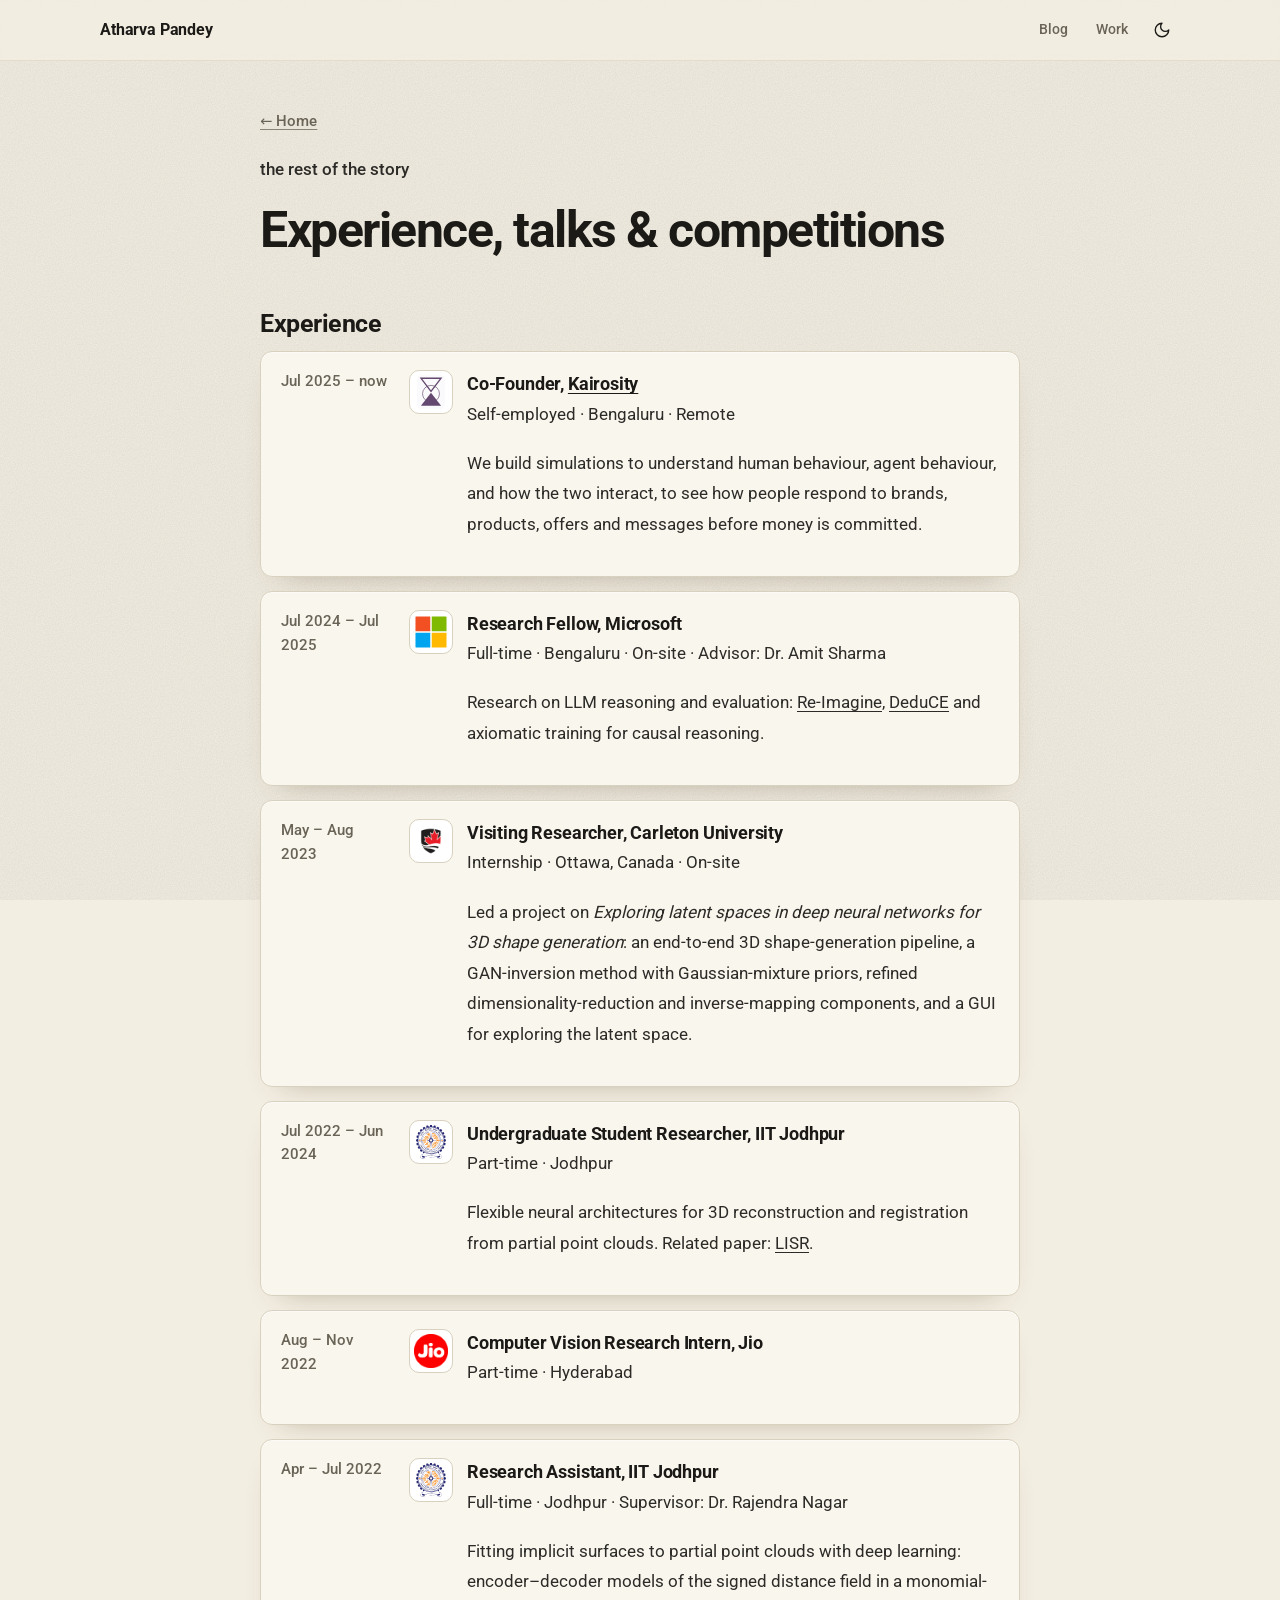
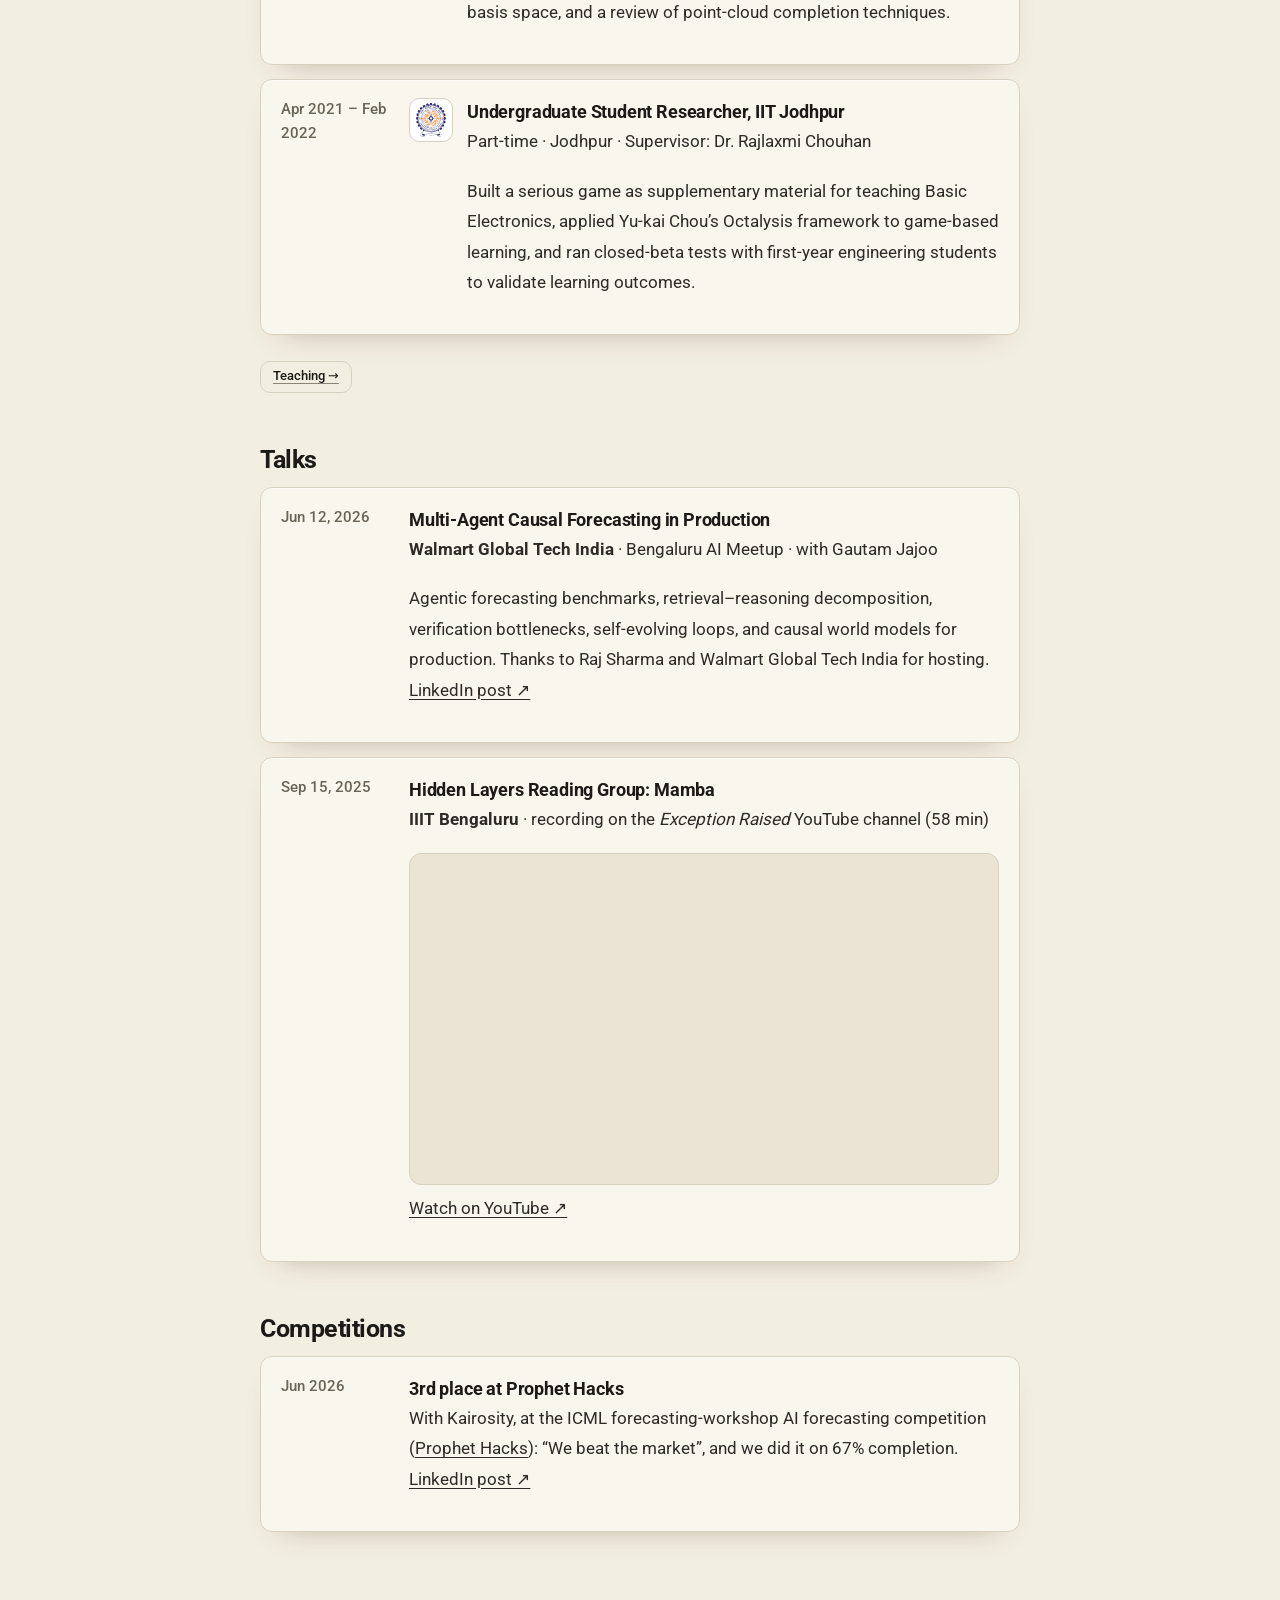
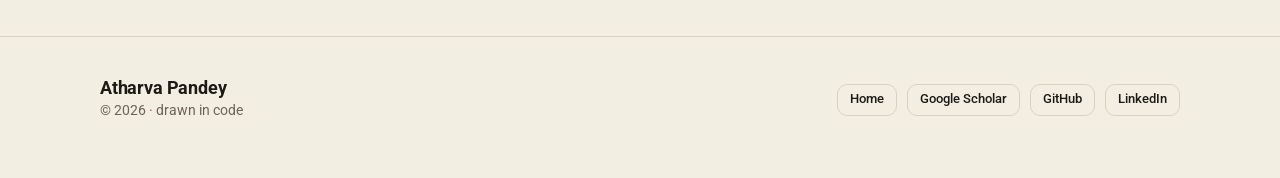
==== commit aa8555a8: "Add organisation logos to experience and education entries Co-Authored-By: Claude Sonnet 5.5 <norepl" ====
--- a/experience.html
+++ b/experience.html
@@ -6,7 +6,9 @@
   <title>Experience, talks &amp; competitions | Atharva Pandey</title>
   <meta name="description" content="Atharva Pandey: experience, talks and competitions.">
   <meta name="theme-color" content="#f3eee2">
-  <link rel="icon" href="data:image/svg+xml,%3Csvg xmlns='http://www.w3.org/2000/svg' viewBox='0 0 64 64'%3E%3Crect width='64' height='64' rx='14' fill='%231b1a17'/%3E%3Cpath d='M17 47 L32 15 L47 47 M23 37 H41' stroke='%23f3eee2' stroke-width='5' fill='none' stroke-linecap='round' stroke-linejoin='round'/%3E%3C/svg%3E">
+  <link rel="icon" type="image/png" sizes="32x32" href="assets/favicon-32.png?v=3">
+  <link rel="icon" type="image/png" sizes="192x192" href="assets/favicon-192.png?v=3">
+  <link rel="apple-touch-icon" href="assets/apple-touch-icon.png?v=3">
   <script>try{var t=localStorage.getItem('theme');if(t==='dark'||t==='light')document.documentElement.setAttribute('data-theme',t);}catch(e){}</script>
   <link rel="preload" href="assets/fonts/roboto.woff2" as="font" type="font/woff2" crossorigin>
   <link rel="preload" href="assets/fonts/caveat.woff2" as="font" type="font/woff2" crossorigin>
@@ -35,13 +37,13 @@
 
     <h2>Experience</h2>
     <div class="edu">
-      <div class="edu-item"><span class="when">Jul 2025 – now</span><div><h3>Co-Founder, <a href="https://kairosity.ai" target="_blank" rel="noopener" style="text-decoration:underline;text-underline-offset:3px">Kairosity</a></h3><p>Self-employed &middot; Bengaluru &middot; Remote</p><p style="margin-top:8px">We build simulations to understand human behaviour, agent behaviour, and how the two interact, to see how people respond to brands, products, offers and messages before money is committed.</p></div></div>
-      <div class="edu-item"><span class="when">Jul 2024 – Jul 2025</span><div><h3>Research Fellow, Microsoft</h3><p>Full-time &middot; Bengaluru &middot; On-site &middot; Advisor: Dr. Amit Sharma</p><p style="margin-top:8px">Research on LLM reasoning and evaluation: <a href="index.html#work" style="text-decoration:underline">Re-Imagine</a>, <a href="blog/deduce.html" style="text-decoration:underline">DeduCE</a> and axiomatic training for causal reasoning.</p></div></div>
-      <div class="edu-item"><span class="when">May – Aug 2023</span><div><h3>Visiting Researcher, Carleton University</h3><p>Internship &middot; Ottawa, Canada &middot; On-site</p><p style="margin-top:8px">Led a project on <em>Exploring latent spaces in deep neural networks for 3D shape generation</em>: an end-to-end 3D shape-generation pipeline, a GAN-inversion method with Gaussian-mixture priors, refined dimensionality-reduction and inverse-mapping components, and a GUI for exploring the latent space.</p></div></div>
-      <div class="edu-item"><span class="when">Jul 2022 – Jun 2024</span><div><h3>Undergraduate Student Researcher, IIT Jodhpur</h3><p>Part-time &middot; Jodhpur</p><p style="margin-top:8px">Flexible neural architectures for 3D reconstruction and registration from partial point clouds. Related paper: <a href="blog/lisr.html" style="text-decoration:underline">LISR</a>.</p></div></div>
-      <div class="edu-item"><span class="when">Aug – Nov 2022</span><div><h3>Computer Vision Research Intern, Jio</h3><p>Part-time &middot; Hyderabad</p></div></div>
-      <div class="edu-item"><span class="when">Apr – Jul 2022</span><div><h3>Research Assistant, IIT Jodhpur</h3><p>Full-time &middot; Jodhpur &middot; Supervisor: Dr. Rajendra Nagar</p><p style="margin-top:8px">Fitting implicit surfaces to partial point clouds with deep learning: encoder&ndash;decoder models of the signed distance field in a monomial-basis space, and a review of point-cloud completion techniques.</p></div></div>
-      <div class="edu-item"><span class="when">Apr 2021 – Feb 2022</span><div><h3>Undergraduate Student Researcher, IIT Jodhpur</h3><p>Part-time &middot; Jodhpur &middot; Supervisor: Dr. Rajlaxmi Chouhan</p><p style="margin-top:8px">Built a serious game as supplementary material for teaching Basic Electronics, applied Yu-kai Chou&rsquo;s Octalysis framework to game-based learning, and ran closed-beta tests with first-year engineering students to validate learning outcomes.</p></div></div>
+      <div class="edu-item"><span class="when">Jul 2025 – now</span><div class="with-logo"><img class="org-logo" src="assets/logos/kairosity.svg" alt="Kairosity logo" loading="lazy" width="44" height="44"><div><h3>Co-Founder, <a href="https://kairosity.ai" target="_blank" rel="noopener" style="text-decoration:underline;text-underline-offset:3px">Kairosity</a></h3><p>Self-employed &middot; Bengaluru &middot; Remote</p><p style="margin-top:8px">We build simulations to understand human behaviour, agent behaviour, and how the two interact, to see how people respond to brands, products, offers and messages before money is committed.</p></div></div></div>
+      <div class="edu-item"><span class="when">Jul 2024 – Jul 2025</span><div class="with-logo"><img class="org-logo" src="assets/logos/microsoft.svg" alt="Microsoft logo" loading="lazy" width="44" height="44"><div><h3>Research Fellow, Microsoft</h3><p>Full-time &middot; Bengaluru &middot; On-site &middot; Advisor: Dr. Amit Sharma</p><p style="margin-top:8px">Research on LLM reasoning and evaluation: <a href="index.html#work" style="text-decoration:underline">Re-Imagine</a>, <a href="blog/deduce.html" style="text-decoration:underline">DeduCE</a> and axiomatic training for causal reasoning.</p></div></div></div>
+      <div class="edu-item"><span class="when">May – Aug 2023</span><div class="with-logo"><img class="org-logo" src="assets/logos/carleton.png" alt="Carleton University logo" loading="lazy" width="44" height="44"><div><h3>Visiting Researcher, Carleton University</h3><p>Internship &middot; Ottawa, Canada &middot; On-site</p><p style="margin-top:8px">Led a project on <em>Exploring latent spaces in deep neural networks for 3D shape generation</em>: an end-to-end 3D shape-generation pipeline, a GAN-inversion method with Gaussian-mixture priors, refined dimensionality-reduction and inverse-mapping components, and a GUI for exploring the latent space.</p></div></div></div>
+      <div class="edu-item"><span class="when">Jul 2022 – Jun 2024</span><div class="with-logo"><img class="org-logo" src="assets/logos/iitj.svg" alt="IIT Jodhpur logo" loading="lazy" width="44" height="44"><div><h3>Undergraduate Student Researcher, IIT Jodhpur</h3><p>Part-time &middot; Jodhpur</p><p style="margin-top:8px">Flexible neural architectures for 3D reconstruction and registration from partial point clouds. Related paper: <a href="blog/lisr.html" style="text-decoration:underline">LISR</a>.</p></div></div></div>
+      <div class="edu-item"><span class="when">Aug – Nov 2022</span><div class="with-logo"><img class="org-logo" src="assets/logos/jio.png" alt="Jio logo" loading="lazy" width="44" height="44"><div><h3>Computer Vision Research Intern, Jio</h3><p>Part-time &middot; Hyderabad</p></div></div></div>
+      <div class="edu-item"><span class="when">Apr – Jul 2022</span><div class="with-logo"><img class="org-logo" src="assets/logos/iitj.svg" alt="IIT Jodhpur logo" loading="lazy" width="44" height="44"><div><h3>Research Assistant, IIT Jodhpur</h3><p>Full-time &middot; Jodhpur &middot; Supervisor: Dr. Rajendra Nagar</p><p style="margin-top:8px">Fitting implicit surfaces to partial point clouds with deep learning: encoder&ndash;decoder models of the signed distance field in a monomial-basis space, and a review of point-cloud completion techniques.</p></div></div></div>
+      <div class="edu-item"><span class="when">Apr 2021 – Feb 2022</span><div class="with-logo"><img class="org-logo" src="assets/logos/iitj.svg" alt="IIT Jodhpur logo" loading="lazy" width="44" height="44"><div><h3>Undergraduate Student Researcher, IIT Jodhpur</h3><p>Part-time &middot; Jodhpur &middot; Supervisor: Dr. Rajlaxmi Chouhan</p><p style="margin-top:8px">Built a serious game as supplementary material for teaching Basic Electronics, applied Yu-kai Chou&rsquo;s Octalysis framework to game-based learning, and ran closed-beta tests with first-year engineering students to validate learning outcomes.</p></div></div></div>
     </div>
     <p class="post-end" style="margin-top:1.4em;border:0;padding:0"><a class="btn btn-sm" href="teaching.html">Teaching →</a></p>
 
--- a/css/style.css
+++ b/css/style.css
@@ -277,6 +277,8 @@
 .blog-card { display: flex; flex-direction: column; text-decoration: none; background: var(--card); border: 1px solid var(--border); border-radius: calc(var(--radius) + 4px); box-shadow: var(--shadow); overflow: hidden; transition: transform 0.15s, border-color 0.15s; }
 .blog-card:hover { transform: translateY(-3px) rotate(-0.3deg); border-color: var(--sk-ink); }
 .blog-card .thumb { background: var(--sk-bg); border-bottom: 1px solid var(--border); }
+.blog-card .thumb-fig { aspect-ratio: 800 / 520; display: flex; align-items: center; background: #fff; }
+.blog-card .thumb-fig img { width: 100%; height: auto; display: block; }
 .blog-card .thumb svg { display: block; width: 100%; height: auto; aspect-ratio: 800 / 520; }
 .blog-card .body { padding: 16px 18px 18px; display: flex; flex-direction: column; gap: 8px; flex: 1; }
 .blog-card h3 { font-size: 1.12rem; line-height: 1.3; letter-spacing: -0.01em; }
@@ -321,3 +323,7 @@
 @media (max-width: 520px) {
   .nav-links a[href='#about'], .nav-links a[href='#news'] { display: none; }
 }
+
+/* organisation logos on experience and education entries */
+.with-logo { display: grid; grid-template-columns: 44px minmax(0, 1fr); gap: 14px; align-items: start; }
+.org-logo { width: 44px; height: 44px; object-fit: contain; border-radius: 10px; background: #fff; border: 1px solid var(--border); padding: 4px; }
--- a/css/blog.css
+++ b/css/blog.css
@@ -100,3 +100,26 @@
 .post hr { border: 0; height: 12px; margin: 2.2em 0 0; background: url("data:image/svg+xml;utf8,<svg xmlns='http://www.w3.org/2000/svg' width='120' height='12'><path d='M4 7 Q20 1 36 7 T68 7 T100 6 T116 7' fill='none' stroke='%238a8477' stroke-width='2.2' stroke-linecap='round'/></svg>") center/120px 12px no-repeat; }
 .post code { font-style: normal; font-family: ui-monospace, Menlo, Consolas, monospace; font-size: 0.92em; background: var(--muted); padding: 1px 6px; border-radius: 5px; }
 .post .eqn { font-style: italic; }
+
+/* DeduCE figures */
+.wk li.mid { border-style: dashed; }
+.wk .q .dim { color: var(--muted-foreground); }
+.wk pre.code { margin: 0; font-size: 0.8rem; line-height: 1.55; padding: 10px 12px; white-space: pre-wrap; overflow-wrap: anywhere; }
+table.dcgrid { border-collapse: separate; border-spacing: 4px; width: 100%; font-size: 0.85rem; }
+table.dcgrid th { font-weight: 500; font-size: 0.78rem; color: var(--muted-foreground); text-align: left; white-space: nowrap; padding: 0 4px; }
+table.dcgrid td { text-align: center; padding: 0; color: var(--muted-foreground); }
+table.dcgrid td.na { background: repeating-linear-gradient(135deg, transparent 0 5px, var(--border) 5px 6px); border-radius: 8px; }
+table.dcgrid tr.avgrow td, table.dcgrid td.avg { font-size: 0.8rem; }
+table.dcgrid button.cell { width: 100%; min-width: 34px; height: 36px; border: 1px solid var(--border); border-radius: 8px; background: var(--background); color: var(--foreground); font: 600 0.95rem var(--font-sans); cursor: pointer; }
+table.dcgrid button.cell.v0 { background: var(--muted); color: var(--muted-foreground); text-decoration: line-through; }
+table.dcgrid button.cell.diag { border-color: var(--sk-gray); border-style: dashed; }
+table.dcgrid button.cell.on { border: 2px solid var(--sk-ink); background: var(--sk-hl); color: var(--sk-ink); }
+.sel { font: 500 0.9rem var(--font-sans); padding: 6px 10px; border: 1px solid var(--border); border-radius: 10px; background: var(--background); color: var(--foreground); max-width: 100%; }
+.chips { display: flex; flex-wrap: wrap; gap: 6px; margin: 8px 0; }
+.chip { display: inline-flex; align-items: center; gap: 7px; border: 1px solid var(--border); background: var(--background); color: var(--foreground); border-radius: 999px; padding: 4px 11px; font: 500 0.8rem var(--font-sans); cursor: pointer; }
+.chip[aria-pressed='false'] { opacity: 0.45; }
+.chip .sw { display: inline-block; width: 20px; height: 0; }
+.post h2 .sec { color: var(--muted-foreground); font-weight: 500; margin-right: 6px; }
+.post .tbl-wrap { overflow-x: auto; margin: 1em 0; }
+.post table.rank td.num, .post table.rank th.num { text-align: right; padding-right: 14px; font-variant-numeric: tabular-nums; }
+@media (max-width: 560px) { .wk { grid-template-columns: minmax(0, 1fr); } }
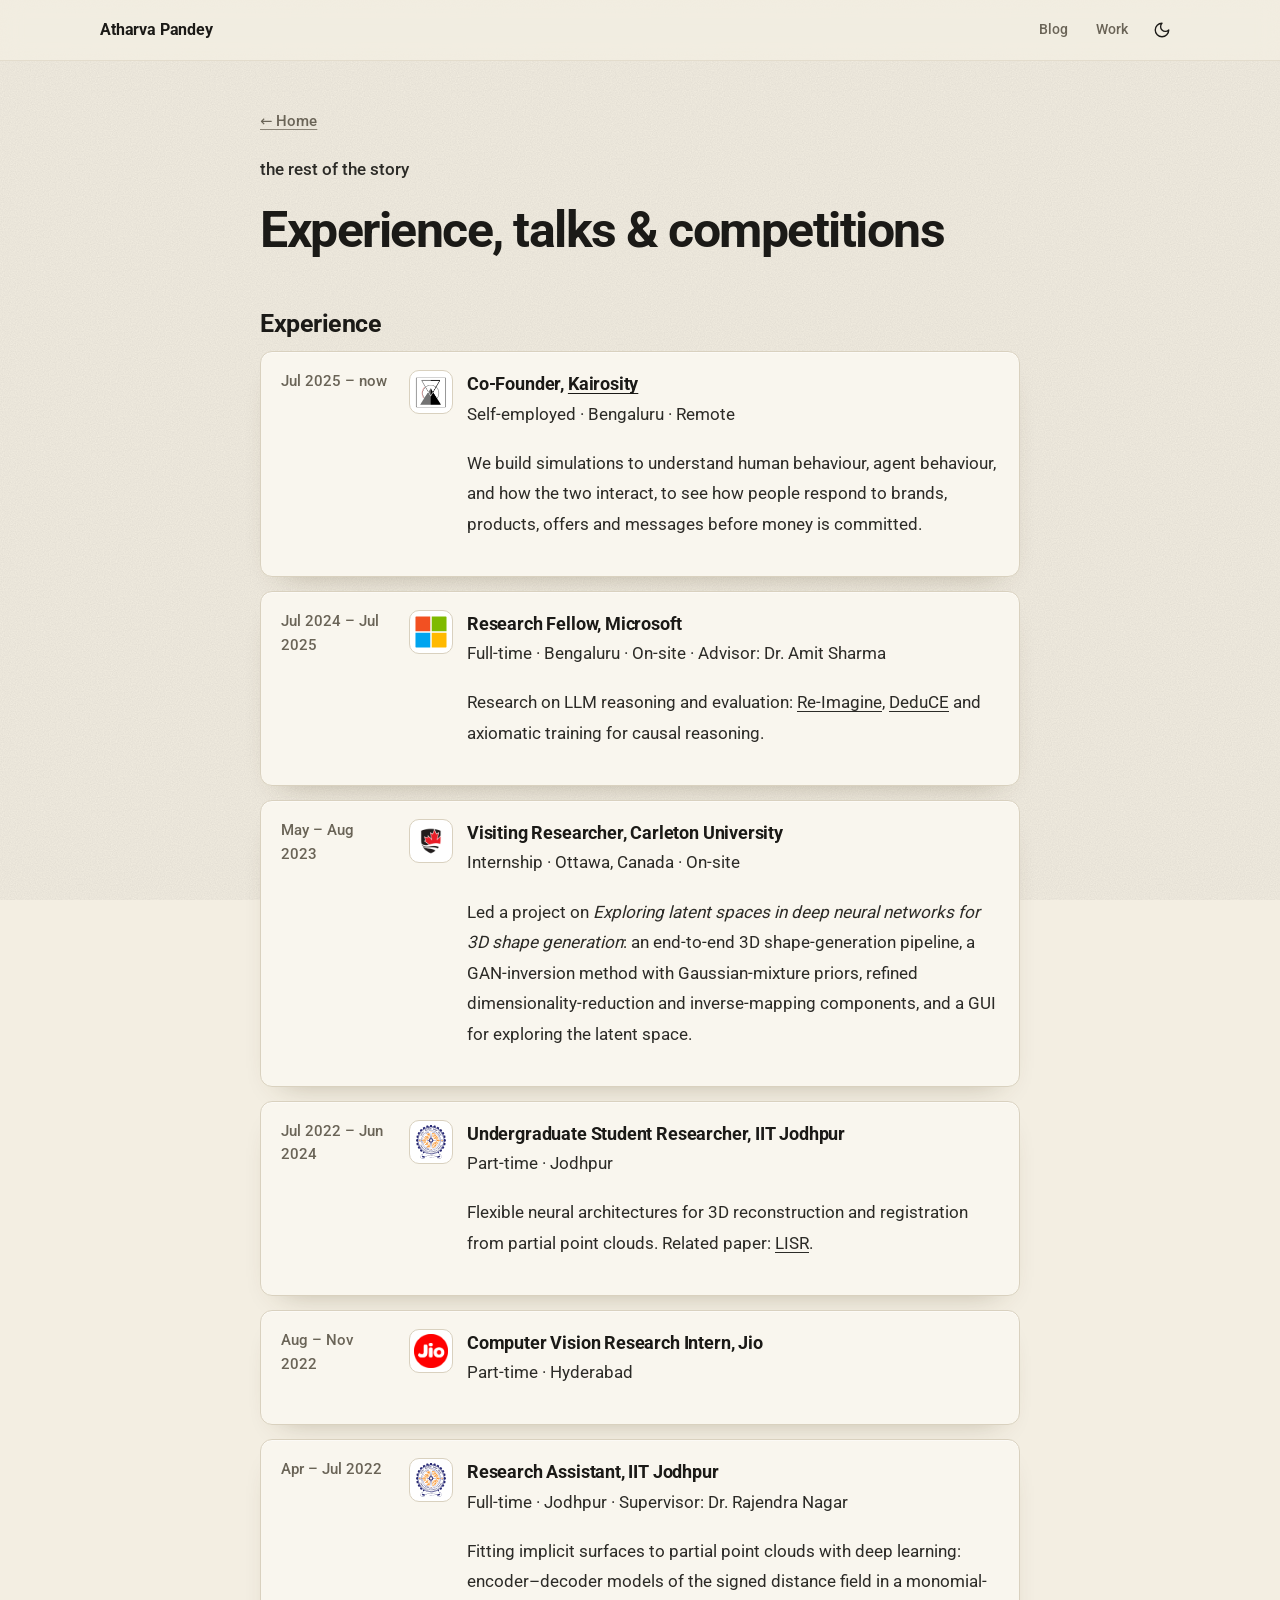
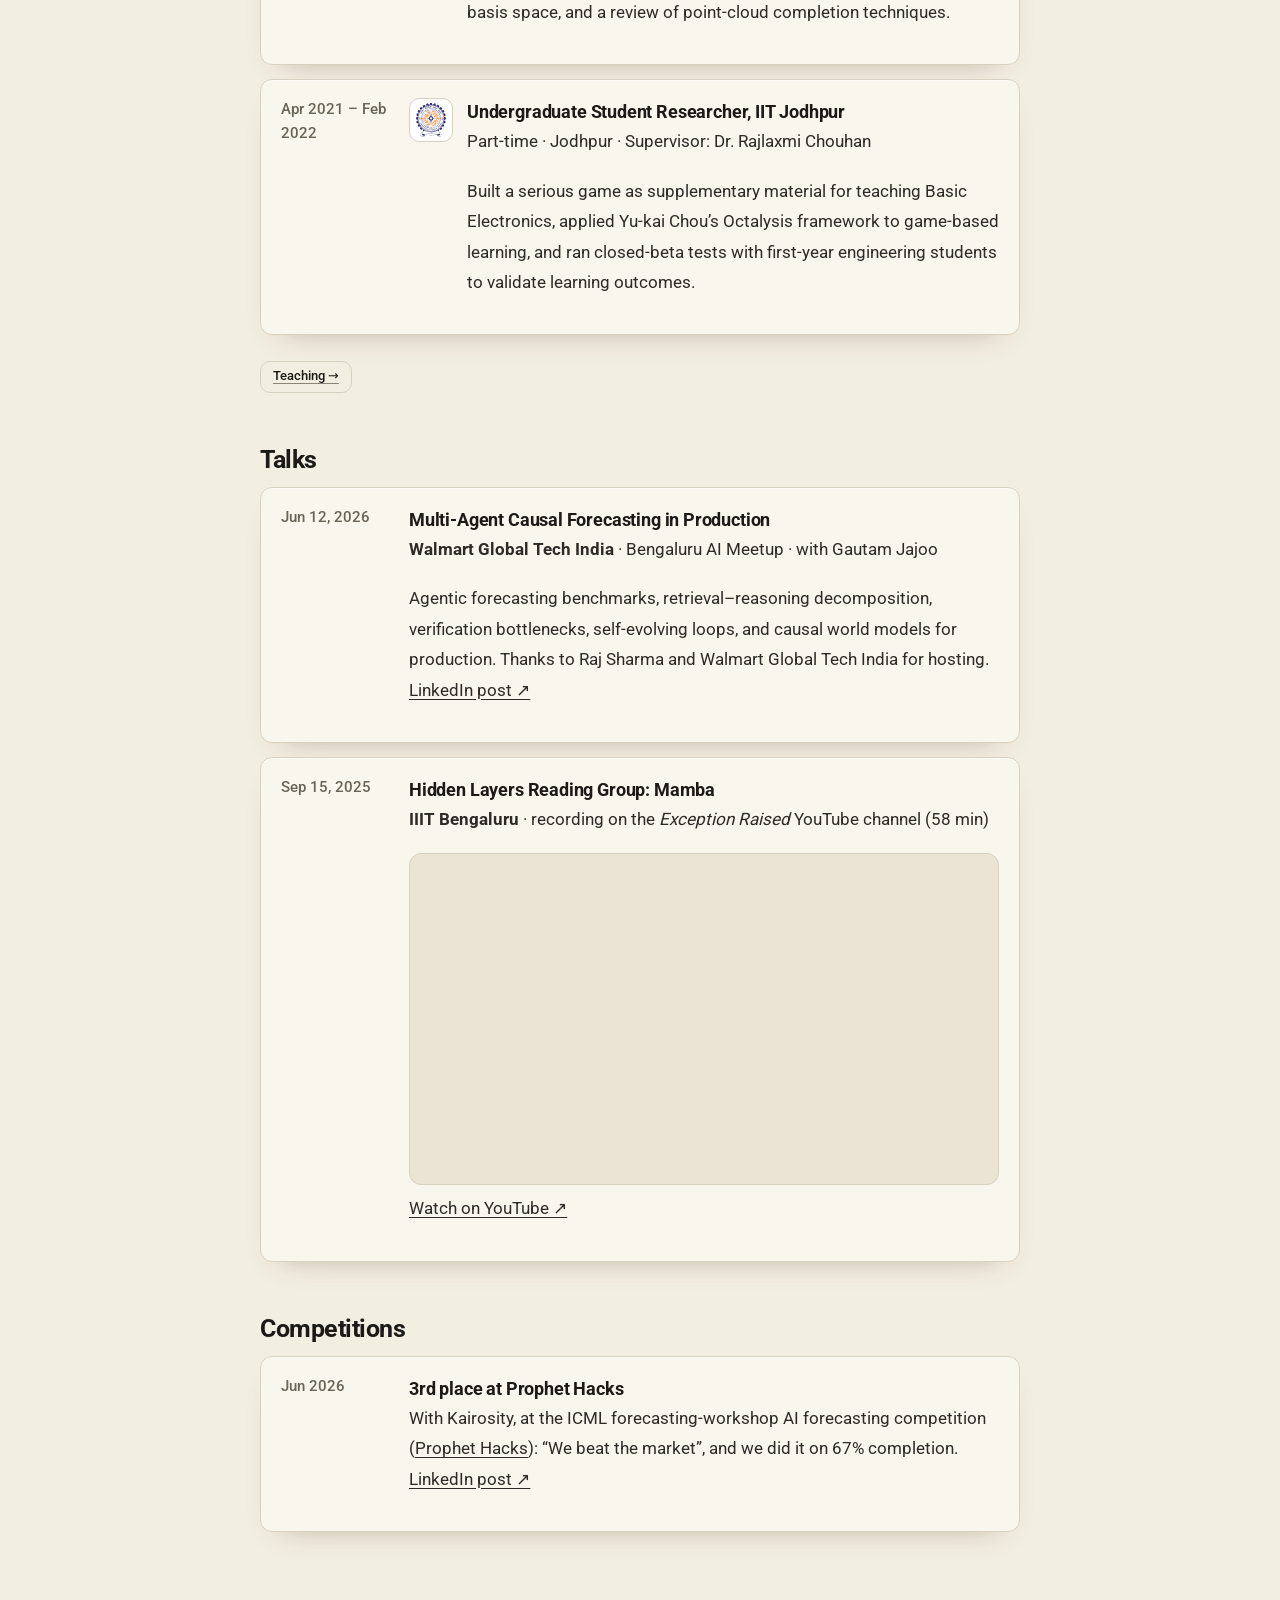
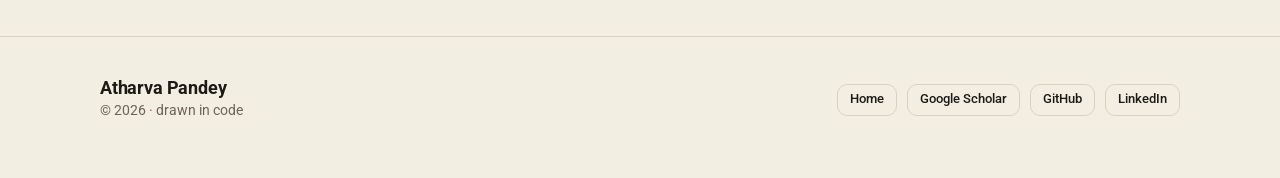
==== commit 9c2042eb: "Use the provided Kairosity logo Co-Authored-By: Claude Sonnet 5.5 <noreply@anthropic.com> Claude-Ses" ====
--- a/experience.html
+++ b/experience.html
@@ -37,7 +37,7 @@
 
     <h2>Experience</h2>
     <div class="edu">
-      <div class="edu-item"><span class="when">Jul 2025 – now</span><div class="with-logo"><img class="org-logo" src="assets/logos/kairosity.svg" alt="Kairosity logo" loading="lazy" width="44" height="44"><div><h3>Co-Founder, <a href="https://kairosity.ai" target="_blank" rel="noopener" style="text-decoration:underline;text-underline-offset:3px">Kairosity</a></h3><p>Self-employed &middot; Bengaluru &middot; Remote</p><p style="margin-top:8px">We build simulations to understand human behaviour, agent behaviour, and how the two interact, to see how people respond to brands, products, offers and messages before money is committed.</p></div></div></div>
+      <div class="edu-item"><span class="when">Jul 2025 – now</span><div class="with-logo"><img class="org-logo" src="assets/logos/kairosity.png" alt="Kairosity logo" loading="lazy" width="44" height="44"><div><h3>Co-Founder, <a href="https://kairosity.ai" target="_blank" rel="noopener" style="text-decoration:underline;text-underline-offset:3px">Kairosity</a></h3><p>Self-employed &middot; Bengaluru &middot; Remote</p><p style="margin-top:8px">We build simulations to understand human behaviour, agent behaviour, and how the two interact, to see how people respond to brands, products, offers and messages before money is committed.</p></div></div></div>
       <div class="edu-item"><span class="when">Jul 2024 – Jul 2025</span><div class="with-logo"><img class="org-logo" src="assets/logos/microsoft.svg" alt="Microsoft logo" loading="lazy" width="44" height="44"><div><h3>Research Fellow, Microsoft</h3><p>Full-time &middot; Bengaluru &middot; On-site &middot; Advisor: Dr. Amit Sharma</p><p style="margin-top:8px">Research on LLM reasoning and evaluation: <a href="index.html#work" style="text-decoration:underline">Re-Imagine</a>, <a href="blog/deduce.html" style="text-decoration:underline">DeduCE</a> and axiomatic training for causal reasoning.</p></div></div></div>
       <div class="edu-item"><span class="when">May – Aug 2023</span><div class="with-logo"><img class="org-logo" src="assets/logos/carleton.png" alt="Carleton University logo" loading="lazy" width="44" height="44"><div><h3>Visiting Researcher, Carleton University</h3><p>Internship &middot; Ottawa, Canada &middot; On-site</p><p style="margin-top:8px">Led a project on <em>Exploring latent spaces in deep neural networks for 3D shape generation</em>: an end-to-end 3D shape-generation pipeline, a GAN-inversion method with Gaussian-mixture priors, refined dimensionality-reduction and inverse-mapping components, and a GUI for exploring the latent space.</p></div></div></div>
       <div class="edu-item"><span class="when">Jul 2022 – Jun 2024</span><div class="with-logo"><img class="org-logo" src="assets/logos/iitj.svg" alt="IIT Jodhpur logo" loading="lazy" width="44" height="44"><div><h3>Undergraduate Student Researcher, IIT Jodhpur</h3><p>Part-time &middot; Jodhpur</p><p style="margin-top:8px">Flexible neural architectures for 3D reconstruction and registration from partial point clouds. Related paper: <a href="blog/lisr.html" style="text-decoration:underline">LISR</a>.</p></div></div></div>
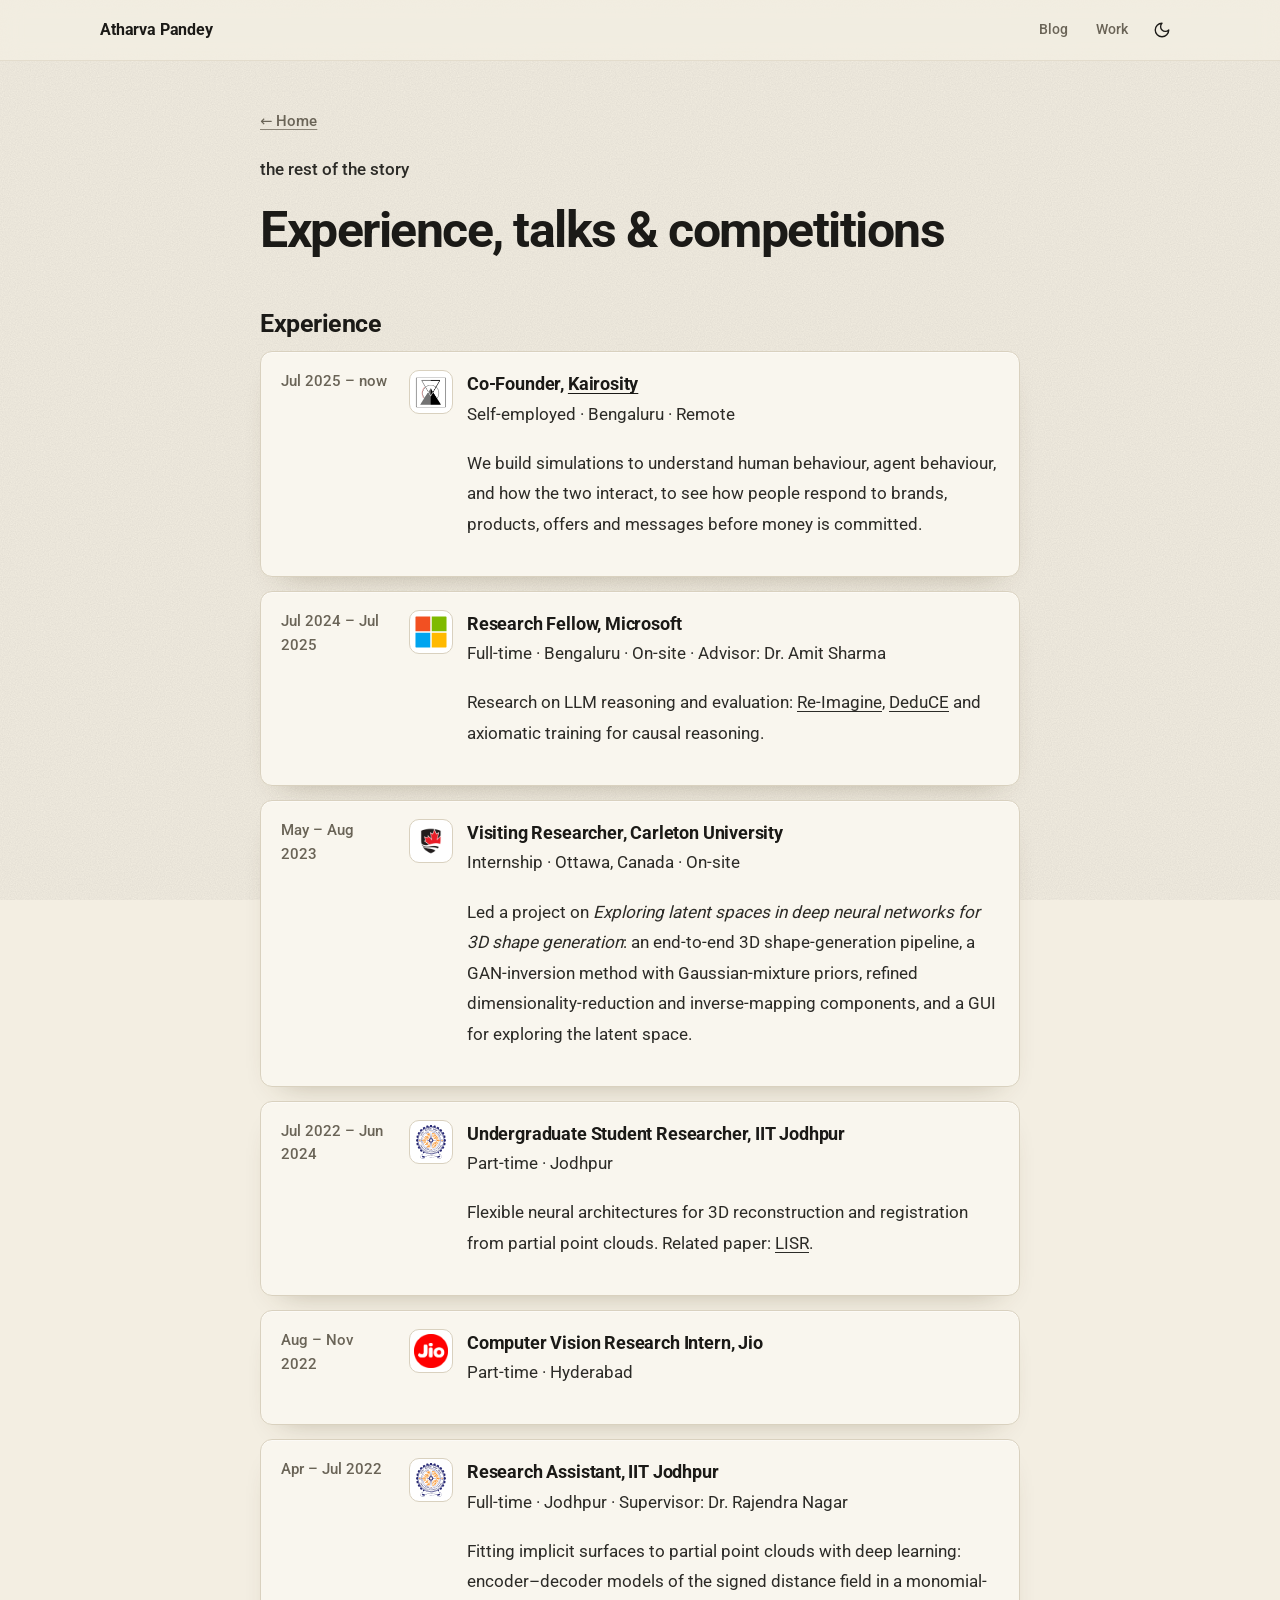
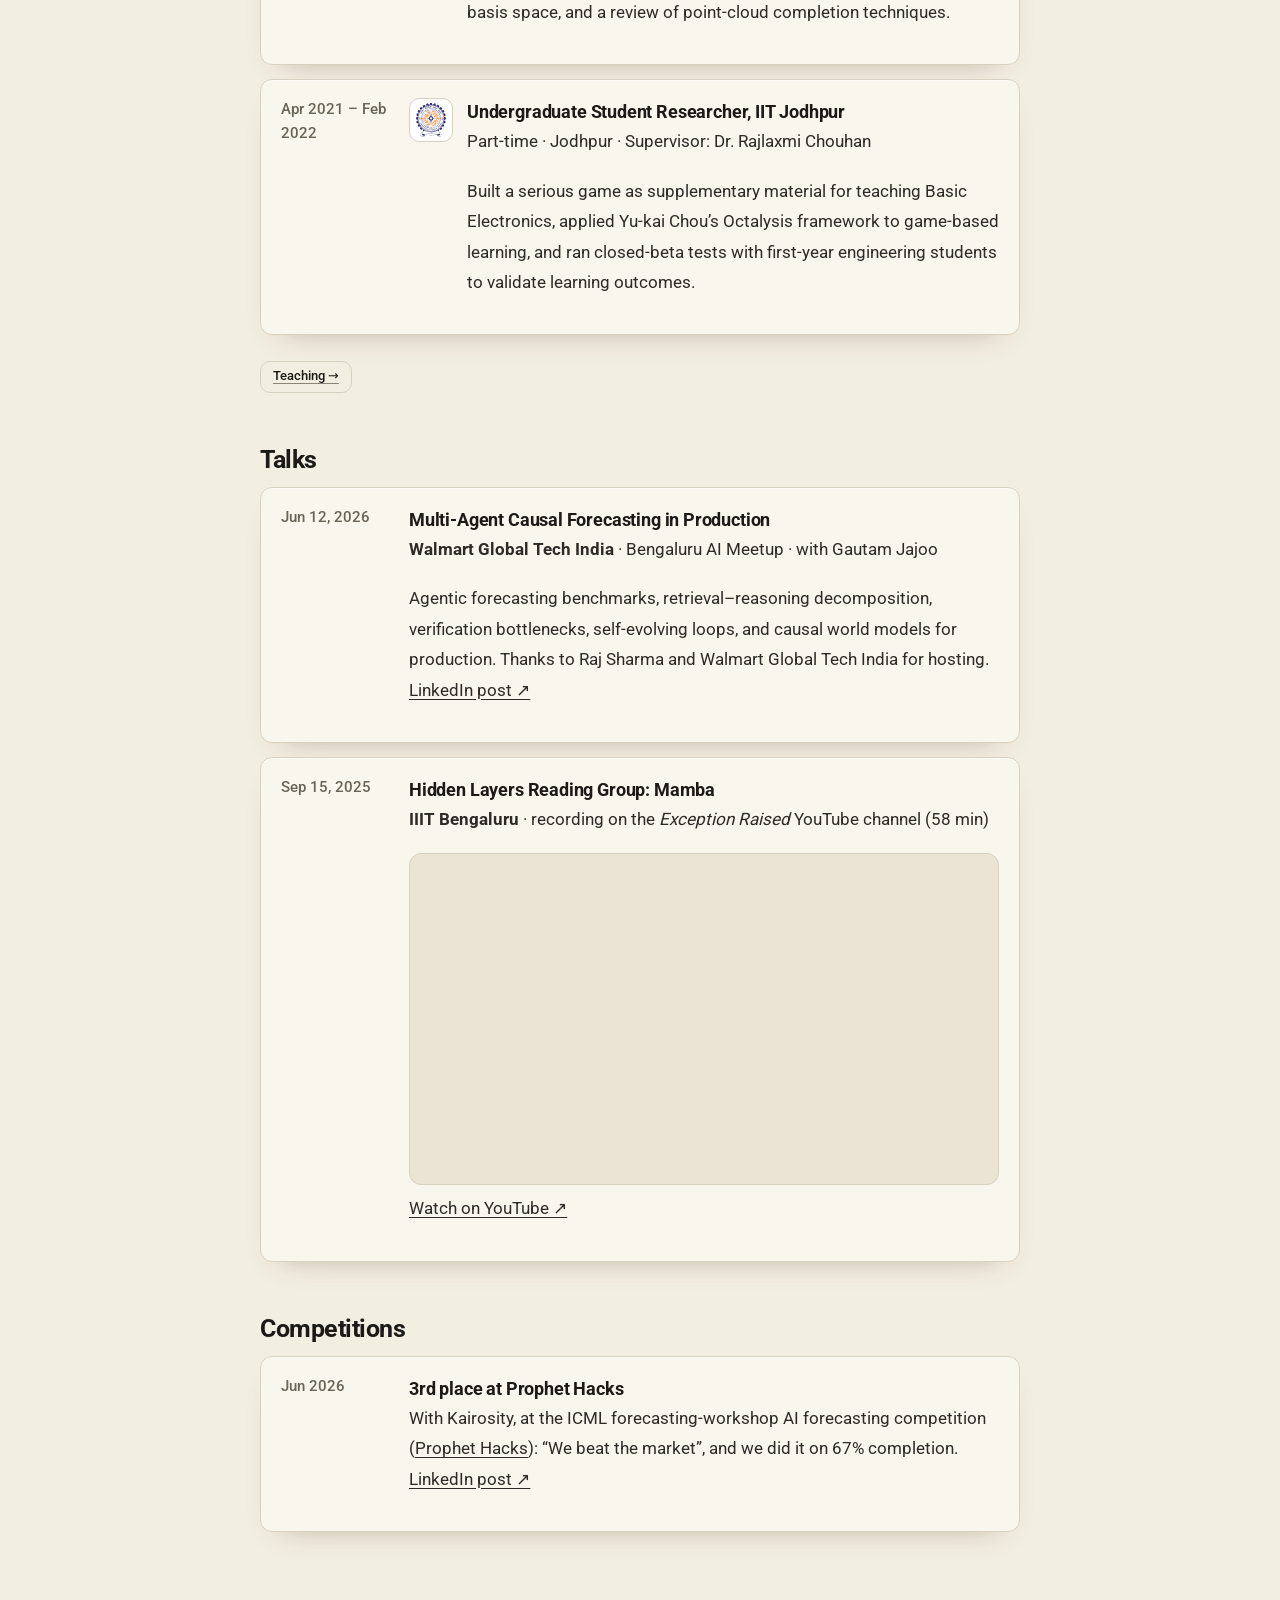
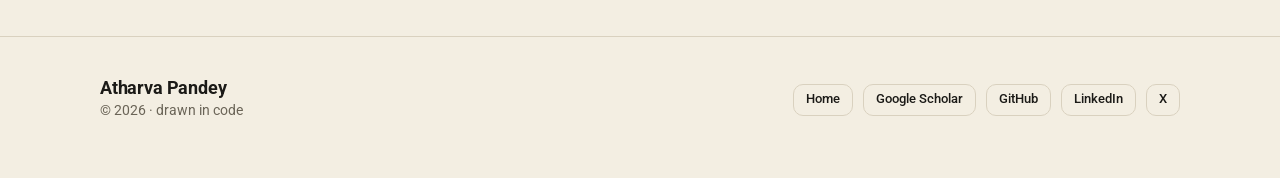
==== commit 244582e4: "Add X profile link to the hero and footers Co-Authored-By: Claude Sonnet 5.5 <noreply@anthropic.com>" ====
--- a/experience.html
+++ b/experience.html
@@ -69,6 +69,7 @@
         <a class="btn btn-sm" href="https://scholar.google.com/citations?user=NfsKI5kAAAAJ&amp;hl=en" target="_blank" rel="noopener">Google Scholar</a>
         <a class="btn btn-sm" href="https://github.com/Atharvap14" target="_blank" rel="noopener">GitHub</a>
         <a class="btn btn-sm" href="https://www.linkedin.com/in/atpan/" target="_blank" rel="noopener">LinkedIn</a>
+        <a class="btn btn-sm" href="https://x.com/cloneofatharva" target="_blank" rel="noopener">X</a>
       </div>
     </div>
   </footer>
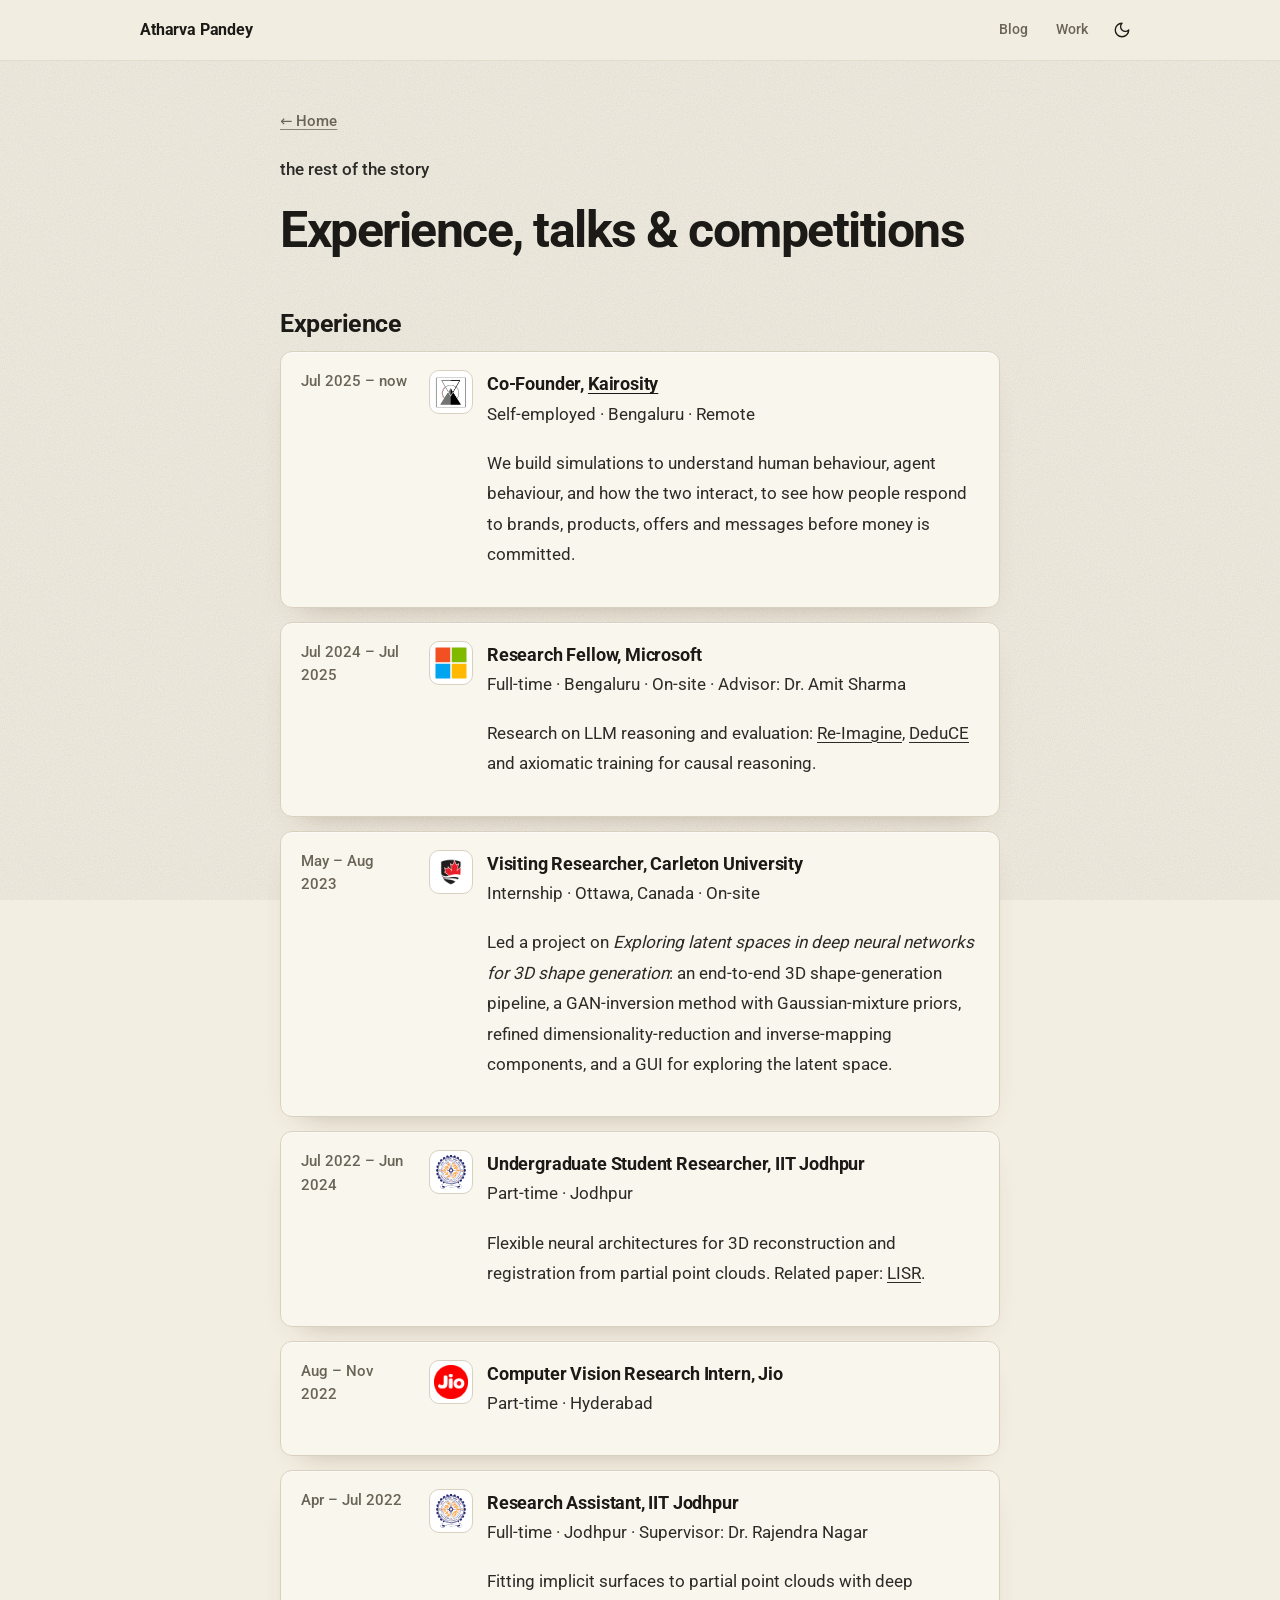
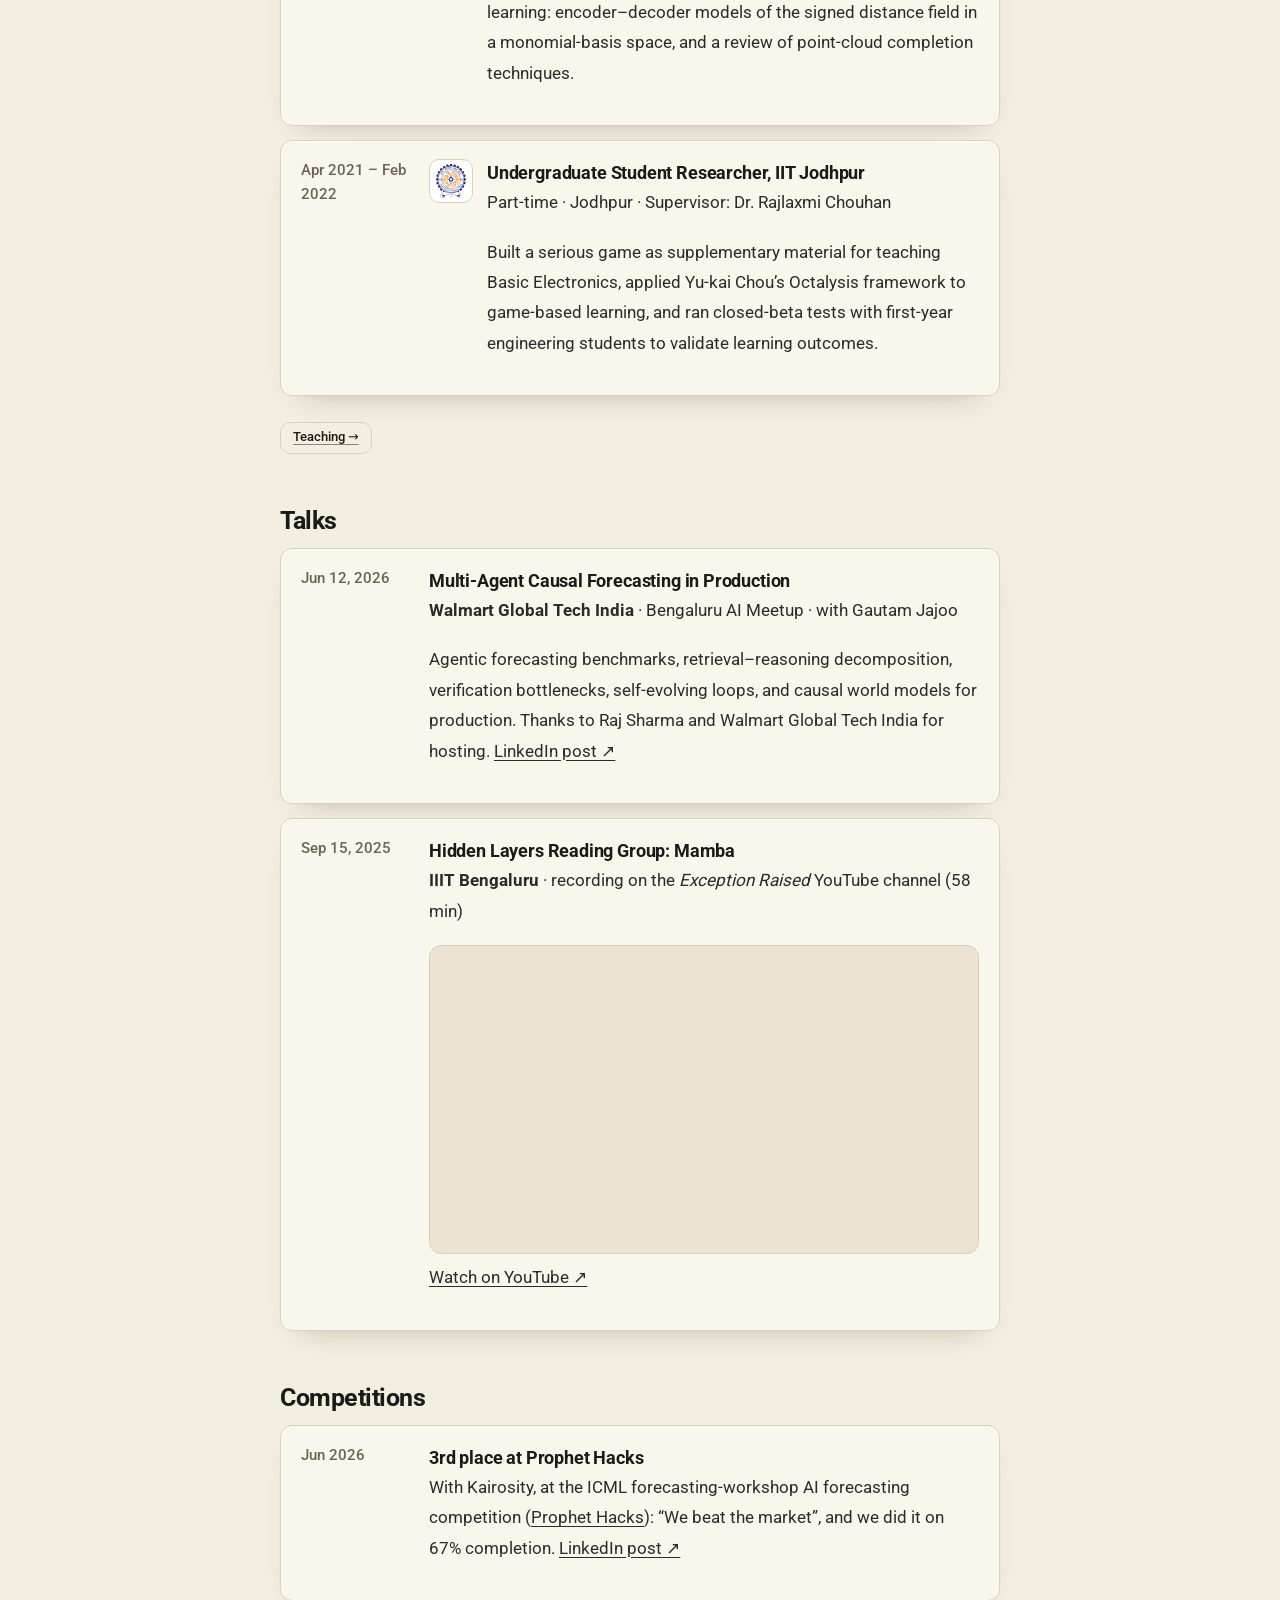
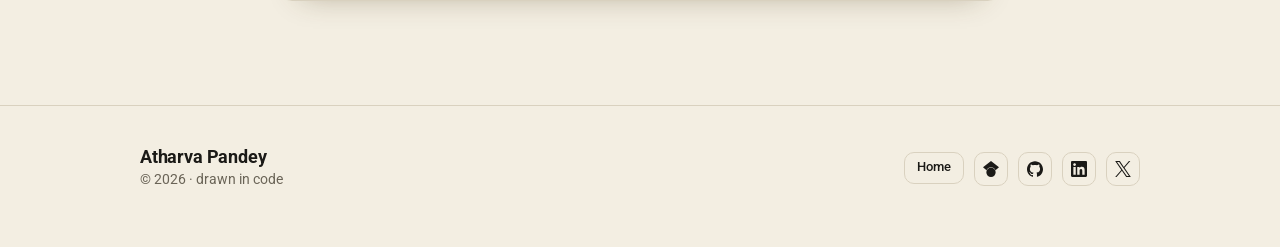
==== commit 6a98a138: "Icon-only social buttons with brand logos (Scholar, GitHub, LinkedIn, X) Co-Authored-By: Claude Sonn" ====
--- a/experience.html
+++ b/experience.html
@@ -66,10 +66,10 @@
       <div><p class="sign">Atharva Pandey</p><p>© <span id="year">2026</span> · drawn in code</p></div>
       <div class="foot-links">
         <a class="btn btn-sm" href="index.html">Home</a>
-        <a class="btn btn-sm" href="https://scholar.google.com/citations?user=NfsKI5kAAAAJ&amp;hl=en" target="_blank" rel="noopener">Google Scholar</a>
-        <a class="btn btn-sm" href="https://github.com/Atharvap14" target="_blank" rel="noopener">GitHub</a>
-        <a class="btn btn-sm" href="https://www.linkedin.com/in/atpan/" target="_blank" rel="noopener">LinkedIn</a>
-        <a class="btn btn-sm" href="https://x.com/cloneofatharva" target="_blank" rel="noopener">X</a>
+        <a class="btn btn-sm social" href="https://scholar.google.com/citations?user=NfsKI5kAAAAJ&amp;hl=en" target="_blank" rel="noopener" aria-label="Google Scholar" title="Google Scholar"><svg viewBox="0 0 24 24" aria-hidden="true" class="brand"><path d="M5.242 13.769L0 9.5 12 0l12 9.5-5.242 4.269C17.548 11.249 14.978 9.5 12 9.5c-2.977 0-5.548 1.748-6.758 4.269zM12 10a7 7 0 1 0 0 14 7 7 0 0 0 0-14z"/></svg></a>
+        <a class="btn btn-sm social" href="https://github.com/Atharvap14" target="_blank" rel="noopener" aria-label="GitHub" title="GitHub"><svg viewBox="0 0 24 24" aria-hidden="true" class="brand"><path d="M12 .297c-6.63 0-12 5.373-12 12 0 5.303 3.438 9.8 8.205 11.385.6.113.82-.258.82-.577 0-.285-.01-1.04-.015-2.04-3.338.724-4.042-1.61-4.042-1.61C4.422 18.07 3.633 17.7 3.633 17.7c-1.087-.744.084-.729.084-.729 1.205.084 1.838 1.236 1.838 1.236 1.07 1.835 2.809 1.305 3.495.998.108-.776.417-1.305.76-1.605-2.665-.3-5.466-1.332-5.466-5.93 0-1.31.465-2.38 1.235-3.22-.135-.303-.54-1.523.105-3.176 0 0 1.005-.322 3.3 1.23.96-.267 1.98-.399 3-.405 1.02.006 2.04.138 3 .405 2.28-1.552 3.285-1.23 3.285-1.23.645 1.653.24 2.873.12 3.176.765.84 1.23 1.91 1.23 3.22 0 4.61-2.805 5.625-5.475 5.92.42.36.81 1.096.81 2.22 0 1.606-.015 2.896-.015 3.286 0 .315.21.69.825.57C20.565 22.092 24 17.592 24 12.297c0-6.627-5.373-12-12-12"/></svg></a>
+        <a class="btn btn-sm social" href="https://www.linkedin.com/in/atpan/" target="_blank" rel="noopener" aria-label="LinkedIn" title="LinkedIn"><svg viewBox="0 0 24 24" aria-hidden="true" class="brand"><path d="M20.447 20.452h-3.554v-5.569c0-1.328-.027-3.037-1.852-3.037-1.853 0-2.136 1.445-2.136 2.939v5.667H9.351V9h3.414v1.561h.046c.477-.9 1.637-1.85 3.37-1.85 3.601 0 4.267 2.37 4.267 5.455v6.286zM5.337 7.433c-1.144 0-2.063-.926-2.063-2.065 0-1.138.92-2.063 2.063-2.063 1.14 0 2.064.925 2.064 2.063 0 1.139-.925 2.065-2.064 2.065zm1.782 13.019H3.555V9h3.564v11.452zM22.225 0H1.771C.792 0 0 .774 0 1.729v20.542C0 23.227.792 24 1.771 24h20.451C23.2 24 24 23.227 24 22.271V1.729C24 .774 23.2 0 22.222 0h.003z"/></svg></a>
+        <a class="btn btn-sm social" href="https://x.com/cloneofatharva" target="_blank" rel="noopener" aria-label="X" title="X"><svg viewBox="0 0 24 24" aria-hidden="true" class="brand"><path d="M14.234 10.162 22.977 0h-2.072l-7.591 8.824L7.251 0H.258l9.168 13.343L.258 24H2.33l8.016-9.318L16.749 24h6.993zm-2.837 3.299-.929-1.329L3.076 1.56h3.182l5.965 8.532.929 1.329 7.754 11.09h-3.182z"/></svg></a>
       </div>
     </div>
   </footer>
--- a/css/style.css
+++ b/css/style.css
@@ -102,7 +102,7 @@
 
 :focus-visible { outline: 2px solid var(--ring); outline-offset: 3px; border-radius: 6px; }
 
-.container { width: min(1080px, 100% - 40px); margin-inline: auto; }
+.container { width: min(1000px, 100% - clamp(64px, 14vw, 240px)); margin-inline: auto; }
 .skip { position: absolute; left: -999px; top: 8px; background: var(--primary); color: var(--primary-foreground); padding: 8px 14px; border-radius: 8px; z-index: 50; }
 .skip:focus { left: 12px; }
 
@@ -112,7 +112,10 @@
   background: color-mix(in srgb, var(--background) 82%, transparent);
   -webkit-backdrop-filter: blur(10px); backdrop-filter: blur(10px);
   border-bottom: 1px solid color-mix(in srgb, var(--border) 60%, transparent);
-}
+  transition: transform 0.28s ease;
+}
+.nav.nav-hidden { transform: translateY(-100%); }
+@media (prefers-reduced-motion: reduce) { .nav { transition: none; } }
 .nav .container { display: flex; align-items: center; justify-content: space-between; height: 60px; }
 .brand { font-weight: 700; letter-spacing: -0.01em; text-decoration: none; font-size: 1rem; }
 .nav-links { display: flex; align-items: center; gap: 4px; }
@@ -239,7 +242,6 @@
   .meta { padding: 24px 22px 24px; }
 }
 @media (max-width: 520px) {
-  .container { width: calc(100% - 32px); }
   .nav-links a { padding: 6px 8px; }
   .controls { left: 10px; right: 10px; bottom: 8px; }
 }
@@ -327,3 +329,9 @@
 /* organisation logos on experience and education entries */
 .with-logo { display: grid; grid-template-columns: 44px minmax(0, 1fr); gap: 14px; align-items: start; }
 .org-logo { width: 44px; height: 44px; object-fit: contain; border-radius: 10px; background: #fff; border: 1px solid var(--border); padding: 4px; }
+
+/* icon-only social buttons */
+.btn.social { width: 46px; height: 46px; padding: 0; justify-content: center; }
+.btn.social.btn-sm { width: 34px; height: 34px; }
+.btn.social svg.brand { width: 20px; height: 20px; fill: currentColor; stroke: none; }
+.btn.social.btn-sm svg.brand { width: 16px; height: 16px; }
--- a/css/blog.css
+++ b/css/blog.css
@@ -1,5 +1,5 @@
 /* ---------- blog post pages ---------- */
-.post { width: min(760px, 100% - 40px); margin: 0 auto; padding: 44px 0 20px; }
+.post { width: min(720px, 100% - clamp(64px, 14vw, 240px)); margin: 0 auto; padding: 44px 0 20px; }
 .crumb { margin-bottom: 26px; }
 .crumb a { text-decoration: none; color: var(--muted-foreground); font-size: 0.92rem; font-weight: 500; }
 .crumb a:hover { color: var(--foreground); }
@@ -37,8 +37,10 @@
 .readout b { color: var(--foreground); font-weight: 600; }
 .readout .pair { display: flex; flex-wrap: wrap; gap: 4px 18px; }
 .controls-row { display: flex; flex-wrap: wrap; gap: 8px 22px; align-items: center; margin: 8px 0 4px; }
-.ctl-row { display: flex; align-items: center; gap: 10px; font-size: 0.9rem; flex: 1 1 260px; }
+.ctl-row { display: flex; align-items: center; gap: 10px; font-size: 0.9rem; flex: 1 1 260px; min-width: 0; max-width: 100%; }
+.ctl-row input[type=range] { min-width: 0; }
 .ctl-name { font-weight: 500; font-size: 0.9rem; min-width: 9em; white-space: nowrap; }
+@media (max-width: 480px) { .ctl-name { min-width: 7em; } .ctl-row output { min-width: 3em; } }
 .ctl-row output { min-width: 4.2em; text-align: right; font-variant-numeric: tabular-nums; color: var(--muted-foreground); }
 .ctl-row input[type=range] { -webkit-appearance: none; appearance: none; flex: 1; height: 22px; background: transparent; cursor: pointer; --p: 0%; }
 .ctl-row input[type=range]::-webkit-slider-runnable-track { height: 2px; background: linear-gradient(to right, var(--sk-ink) var(--p), var(--sk-faint) var(--p)); }
